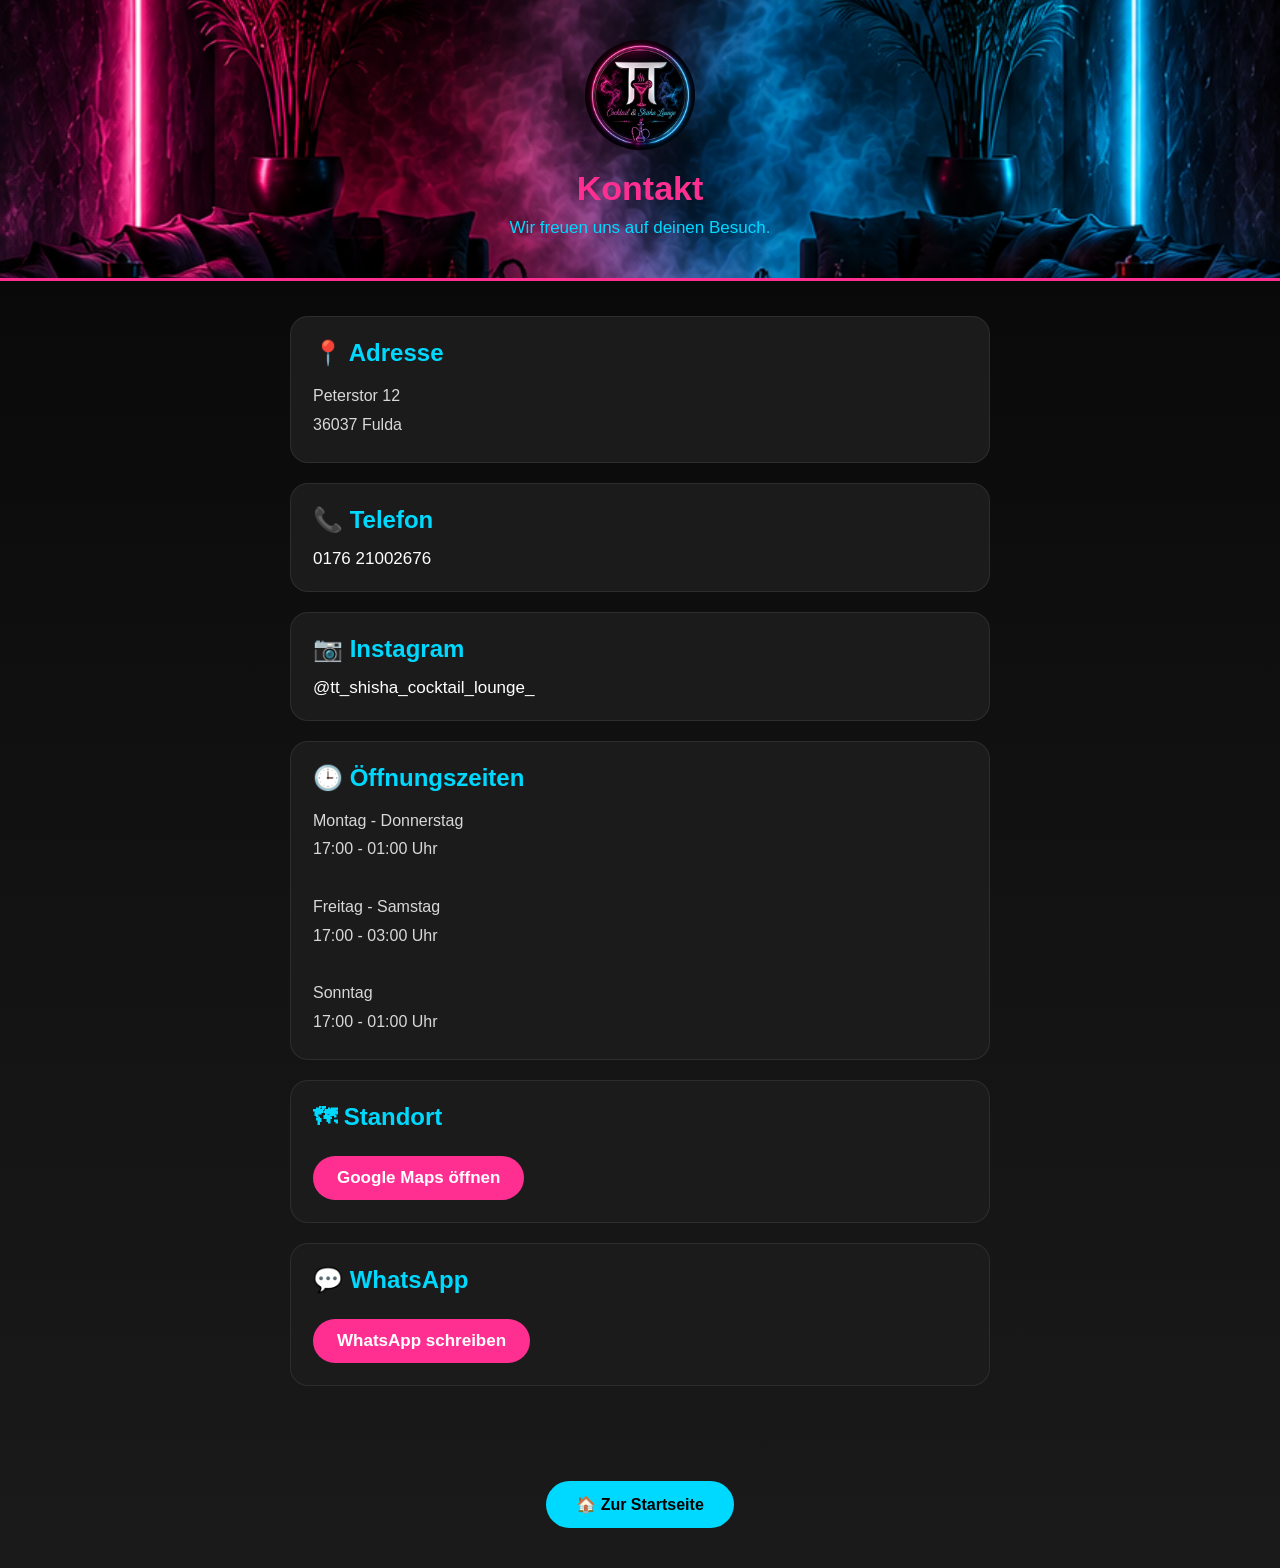
==== contact.html @ 8d46dd2c "Add files via upload" ====
<!DOCTYPE html>
<html lang="de">

<head>

    <meta charset="UTF-8">

    <meta name="viewport"
          content="width=device-width, initial-scale=1.0">

    <title>Kontakt | TT Cocktail & Shisha Lounge</title>

    <link rel="stylesheet" href="contact.css">

</head>

<body>

<header class="hero">

    <img src="logo.jpeg"
         alt="TT Logo"
         class="logo">

    <h1>Kontakt</h1>

    <p>
        Wir freuen uns auf deinen Besuch.
    </p>

</header>



<section class="container">

    <div class="card">

        <h2>📍 Adresse</h2>

        <p>
            Peterstor 12<br>
            36037 Fulda
        </p>

    </div>



    <div class="card">

        <h2>📞 Telefon</h2>

        <a href="tel:+4917621002676">

            0176 21002676

        </a>

    </div>



    <div class="card">

    <h2>📷 Instagram</h2>

    <a href="https://www.instagram.com/tt_shisha_cocktail_lounge_/"
       target="_blank"
       class="social-btn">

        @tt_shisha_cocktail_lounge_

    </a>

</div>



    <div class="card">

        <h2>🕒 Öffnungszeiten</h2>

        <p>

            Montag - Donnerstag<br>

            17:00 - 01:00 Uhr

            <br><br>

            Freitag - Samstag<br>

            17:00 - 03:00 Uhr

            <br><br>

            Sonntag<br>

            17:00 - 01:00 Uhr

        </p>

    </div>



    <div class="card">

        <h2>🗺 Standort</h2>

        <a class="button"

href="https://maps.google.com/?q=Peterstor+12+36037+Fulda"

target="_blank">

            Google Maps öffnen

        </a>

    </div>



    <div class="card">

        <h2>💬 WhatsApp</h2>

        <a class="button"

href="https://wa.me/4917621002676"

target="_blank">

            WhatsApp schreiben

        </a>

    </div>

</section>



<footer>

<a href="index.html">

🏠 Zur Startseite

</a>

</footer>

</body>

</html>
---- contact.css ----
/* ==========================
   CONTACT.CSS
   TT Cocktail & Shisha Lounge
========================== */

*{
    margin:0;
    padding:0;
    box-sizing:border-box;
}

body{

    font-family:Arial, Helvetica, sans-serif;

    background:linear-gradient(180deg,#050505,#111111,#1a1a1a);

    color:white;

}

/* ==========================
        HERO
========================== */

.hero{

    text-align:center;

    padding:40px 20px;

    background:
    url("hero.png");

    background-size:cover;
    background-position:center;

    border-bottom:3px solid #ff2f92;

}

.logo{

    width:110px;
    height:110px;

    object-fit:cover;

    border-radius:50%;


    margin-bottom:15px;

}

.hero h1{

    color:#ff2f92;

    font-size:34px;

    margin-bottom:10px;

}

.hero p{

    color:#00d9ff;

    font-size:17px;

}

/* ==========================
      ZURÜCK BUTTON
========================== */

.back-btn{

    display:inline-block;

    margin-bottom:25px;

    padding:10px 22px;

    background:#ff2f92;

    color:white;

    text-decoration:none;

    border-radius:40px;

    font-weight:bold;

    transition:.3s;

}

.back-btn:hover{

    background:#00d9ff;

    color:black;

}

/* ==========================
      CONTAINER
========================== */

.container{

    width:92%;

    max-width:700px;

    margin:auto;

    padding:35px 0;

}

/* ==========================
      KONTAKT KARTEN
========================== */

.card{

    background:#1b1b1b;

    border-radius:18px;

    border:1px solid rgba(255,255,255,.08);

    padding:22px;

    margin-bottom:20px;

    transition:.3s;

}

.card:hover{

    transform:translateY(-4px);

    border-color:#ff2f92;

    box-shadow:0 0 15px rgba(255,47,146,.35);

}

.card h2{

    color:#00d9ff;

    margin-bottom:15px;

    font-size:24px;

}

.card p{

    color:#d8d8d8;

    line-height:1.8;

    font-size:16px;

}

.card a{

    color:white;

    text-decoration:none;

    font-size:17px;

}

.card a:hover{

    color:#00d9ff;

}

/* ==========================
      BUTTONS
========================== */

.button{

    display:inline-block;

    margin-top:10px;

    padding:12px 24px;

    background:#ff2f92;

    color:white;

    border-radius:35px;

    text-decoration:none;

    font-weight:bold;

    transition:.3s;

}

.button:hover{

    background:#00d9ff;

    color:black;

}

/* ==========================
        FOOTER
========================== */

footer{

    text-align:center;

    padding:40px 20px;

}

footer a{

    display:inline-block;

    background:#00d9ff;

    color:black;

    text-decoration:none;

    padding:14px 30px;

    border-radius:35px;

    font-weight:bold;

    transition:.3s;

}

footer a:hover{

    background:#ff2f92;

    color:white;

}

/* ==========================
      HANDY
========================== */

@media(max-width:600px){

.hero{

    padding:30px 15px;

}

.logo{

    width:85px;

}

.hero h1{

    font-size:28px;

}

.hero p{

    font-size:15px;

}

.card{

    padding:18px;

}

.card h2{

    font-size:21px;

}

.card p{

    font-size:15px;

}

.button{

    width:100%;

    text-align:center;

}

footer a{

    width:100%;

}

}
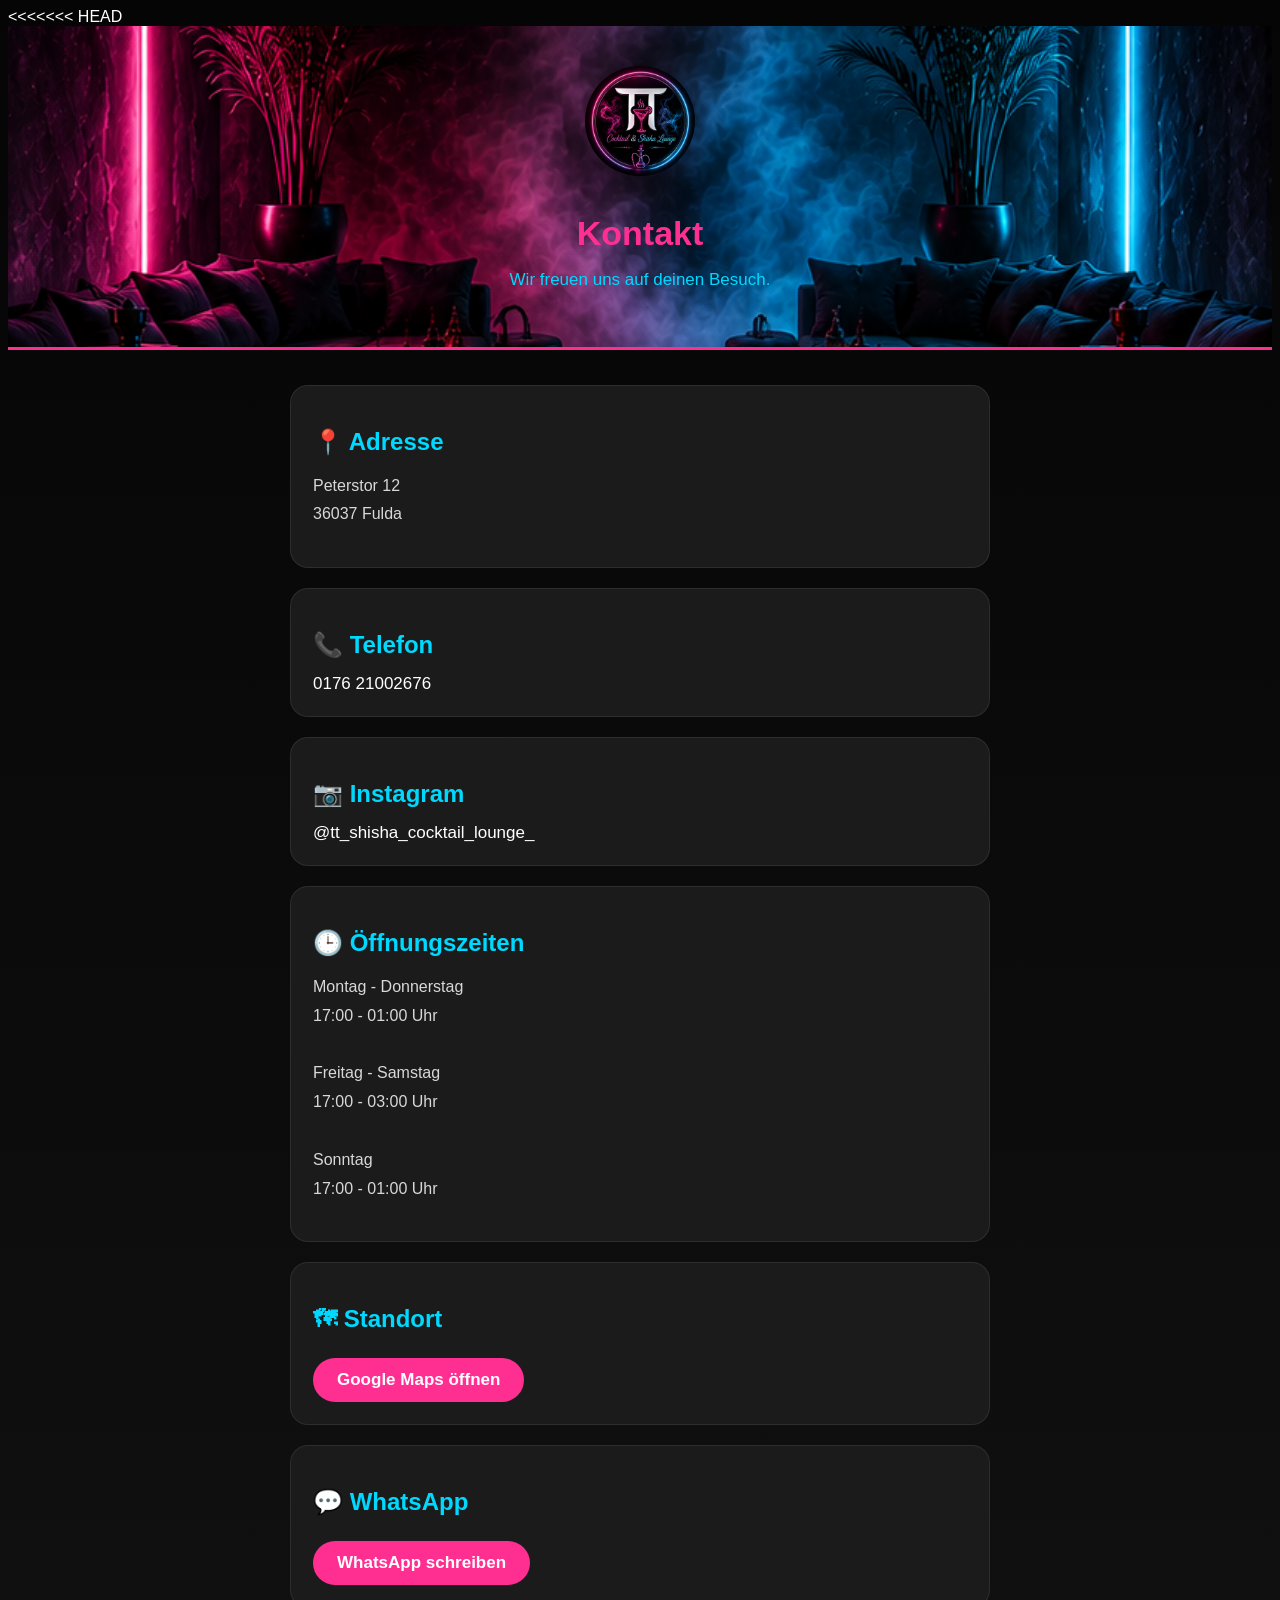
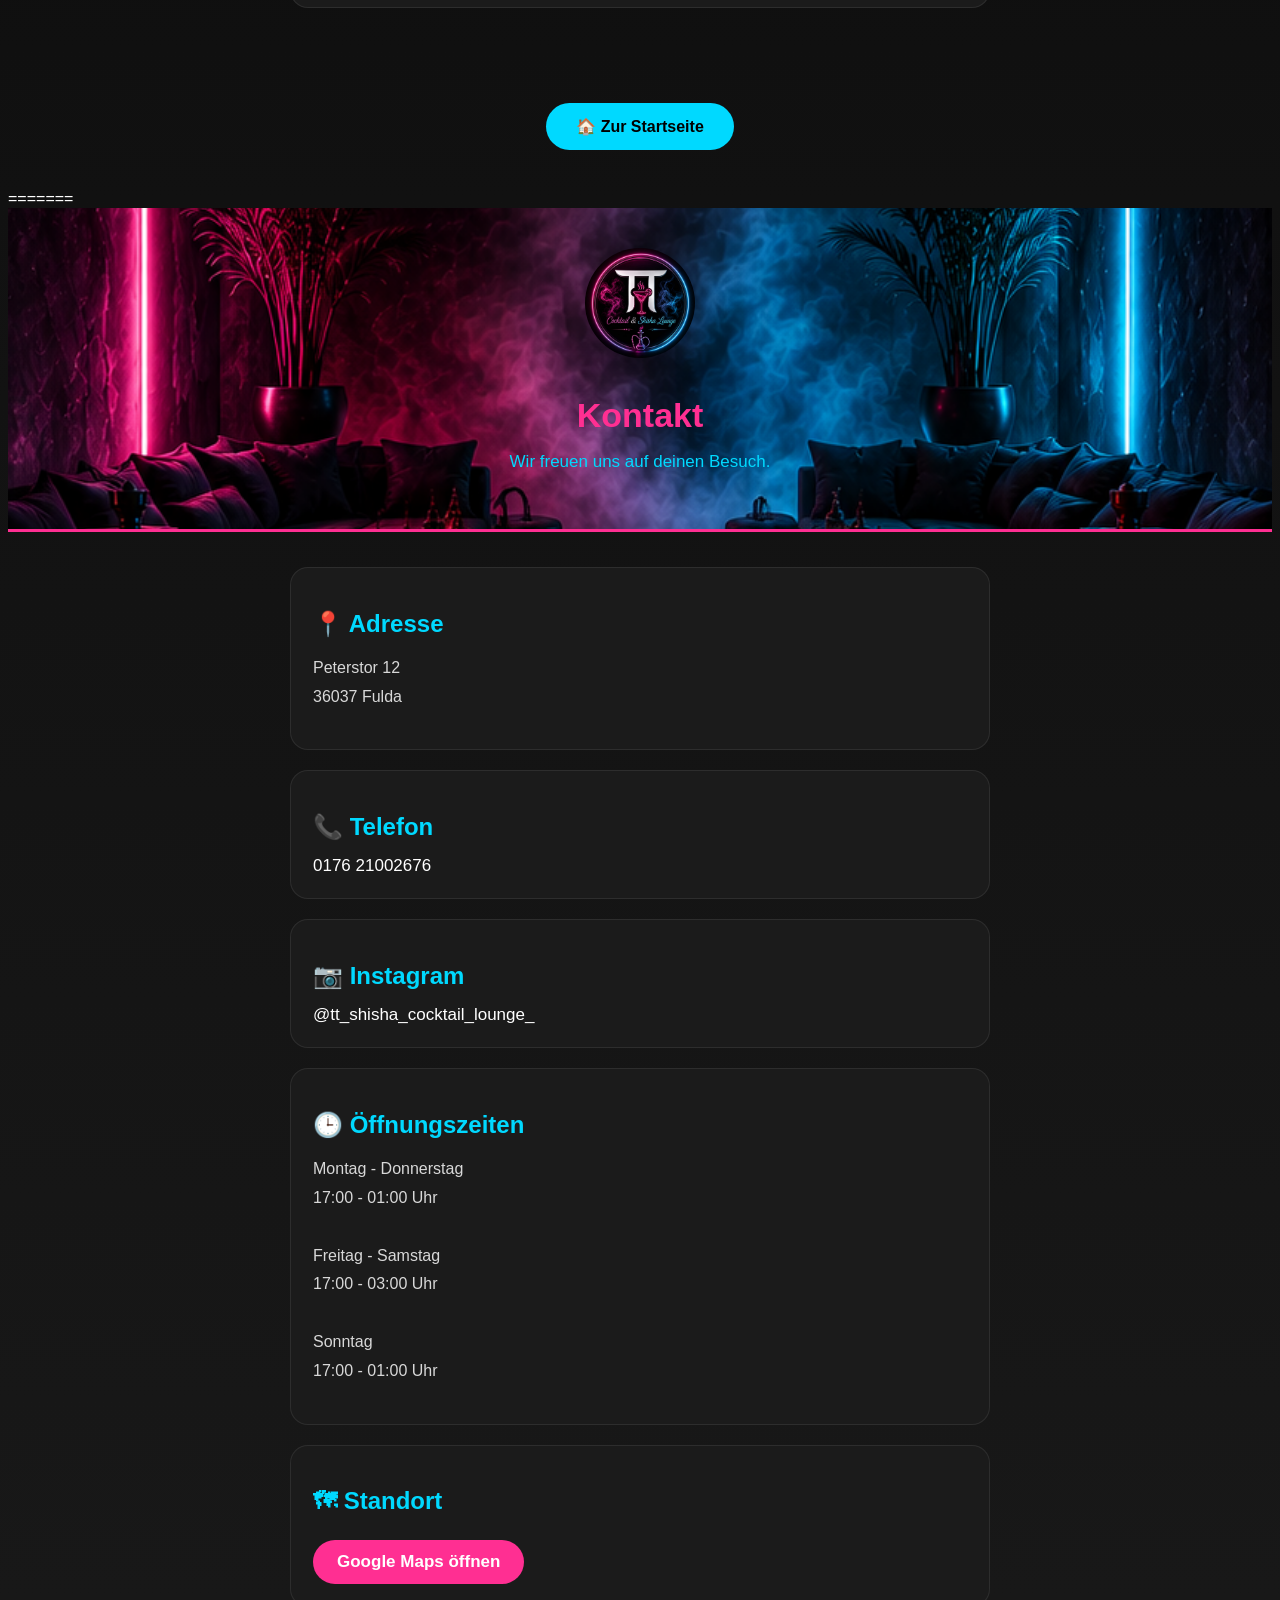
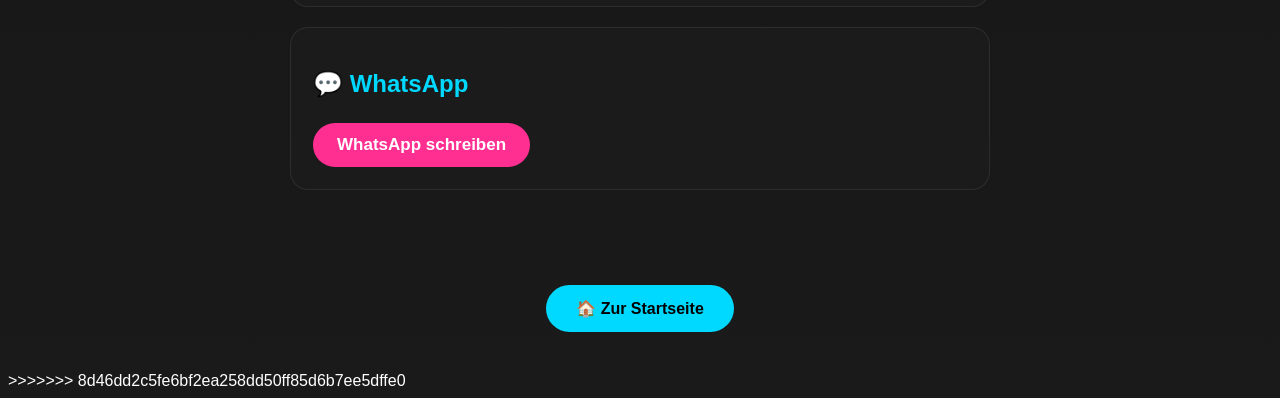
==== commit 31a0738c: "Merge GitHub und lokale Website" ====
--- a/contact.html
+++ b/contact.html
@@ -1,158 +1,318 @@
-<!DOCTYPE html>
-<html lang="de">
-
-<head>
-
-    <meta charset="UTF-8">
-
-    <meta name="viewport"
-          content="width=device-width, initial-scale=1.0">
-
-    <title>Kontakt | TT Cocktail & Shisha Lounge</title>
-
-    <link rel="stylesheet" href="contact.css">
-
-</head>
-
-<body>
-
-<header class="hero">
-
-    <img src="logo.jpeg"
-         alt="TT Logo"
-         class="logo">
-
-    <h1>Kontakt</h1>
-
-    <p>
-        Wir freuen uns auf deinen Besuch.
-    </p>
-
-</header>
-
-
-
-<section class="container">
-
-    <div class="card">
-
-        <h2>📍 Adresse</h2>
-
-        <p>
-            Peterstor 12<br>
-            36037 Fulda
-        </p>
-
-    </div>
-
-
-
-    <div class="card">
-
-        <h2>📞 Telefon</h2>
-
-        <a href="tel:+4917621002676">
-
-            0176 21002676
-
-        </a>
-
-    </div>
-
-
-
-    <div class="card">
-
-    <h2>📷 Instagram</h2>
-
-    <a href="https://www.instagram.com/tt_shisha_cocktail_lounge_/"
-       target="_blank"
-       class="social-btn">
-
-        @tt_shisha_cocktail_lounge_
-
-    </a>
-
-</div>
-
-
-
-    <div class="card">
-
-        <h2>🕒 Öffnungszeiten</h2>
-
-        <p>
-
-            Montag - Donnerstag<br>
-
-            17:00 - 01:00 Uhr
-
-            <br><br>
-
-            Freitag - Samstag<br>
-
-            17:00 - 03:00 Uhr
-
-            <br><br>
-
-            Sonntag<br>
-
-            17:00 - 01:00 Uhr
-
-        </p>
-
-    </div>
-
-
-
-    <div class="card">
-
-        <h2>🗺 Standort</h2>
-
-        <a class="button"
-
-href="https://maps.google.com/?q=Peterstor+12+36037+Fulda"
-
-target="_blank">
-
-            Google Maps öffnen
-
-        </a>
-
-    </div>
-
-
-
-    <div class="card">
-
-        <h2>💬 WhatsApp</h2>
-
-        <a class="button"
-
-href="https://wa.me/4917621002676"
-
-target="_blank">
-
-            WhatsApp schreiben
-
-        </a>
-
-    </div>
-
-</section>
-
-
-
-<footer>
-
-<a href="index.html">
-
-🏠 Zur Startseite
-
-</a>
-
-</footer>
-
-</body>
-
+<<<<<<< HEAD
+<!DOCTYPE html>
+<html lang="de">
+
+<head>
+
+    <meta charset="UTF-8">
+
+    <meta name="viewport"
+          content="width=device-width, initial-scale=1.0">
+
+    <title>Kontakt | TT Cocktail & Shisha Lounge</title>
+
+    <link rel="stylesheet" href="contact.css">
+
+</head>
+
+<body>
+
+<header class="hero">
+
+    <img src="logo.jpeg"
+         alt="TT Logo"
+         class="logo">
+
+    <h1>Kontakt</h1>
+
+    <p>
+        Wir freuen uns auf deinen Besuch.
+    </p>
+
+</header>
+
+
+
+<section class="container">
+
+    <div class="card">
+
+        <h2>📍 Adresse</h2>
+
+        <p>
+            Peterstor 12<br>
+            36037 Fulda
+        </p>
+
+    </div>
+
+
+
+    <div class="card">
+
+        <h2>📞 Telefon</h2>
+
+        <a href="tel:+4917621002676">
+
+            0176 21002676
+
+        </a>
+
+    </div>
+
+
+
+    <div class="card">
+
+    <h2>📷 Instagram</h2>
+
+    <a href="https://www.instagram.com/tt_shisha_cocktail_lounge_/"
+       target="_blank"
+       class="social-btn">
+
+        @tt_shisha_cocktail_lounge_
+
+    </a>
+
+</div>
+
+
+
+    <div class="card">
+
+        <h2>🕒 Öffnungszeiten</h2>
+
+        <p>
+
+            Montag - Donnerstag<br>
+
+            17:00 - 01:00 Uhr
+
+            <br><br>
+
+            Freitag - Samstag<br>
+
+            17:00 - 03:00 Uhr
+
+            <br><br>
+
+            Sonntag<br>
+
+            17:00 - 01:00 Uhr
+
+        </p>
+
+    </div>
+
+
+
+    <div class="card">
+
+        <h2>🗺 Standort</h2>
+
+        <a class="button"
+
+href="https://maps.google.com/?q=Peterstor+12+36037+Fulda"
+
+target="_blank">
+
+            Google Maps öffnen
+
+        </a>
+
+    </div>
+
+
+
+    <div class="card">
+
+        <h2>💬 WhatsApp</h2>
+
+        <a class="button"
+
+href="https://wa.me/4917621002676"
+
+target="_blank">
+
+            WhatsApp schreiben
+
+        </a>
+
+    </div>
+
+</section>
+
+
+
+<footer>
+
+<a href="index.html">
+
+🏠 Zur Startseite
+
+</a>
+
+</footer>
+
+</body>
+
+=======
+<!DOCTYPE html>
+<html lang="de">
+
+<head>
+
+    <meta charset="UTF-8">
+
+    <meta name="viewport"
+          content="width=device-width, initial-scale=1.0">
+
+    <title>Kontakt | TT Cocktail & Shisha Lounge</title>
+
+    <link rel="stylesheet" href="contact.css">
+
+</head>
+
+<body>
+
+<header class="hero">
+
+    <img src="logo.jpeg"
+         alt="TT Logo"
+         class="logo">
+
+    <h1>Kontakt</h1>
+
+    <p>
+        Wir freuen uns auf deinen Besuch.
+    </p>
+
+</header>
+
+
+
+<section class="container">
+
+    <div class="card">
+
+        <h2>📍 Adresse</h2>
+
+        <p>
+            Peterstor 12<br>
+            36037 Fulda
+        </p>
+
+    </div>
+
+
+
+    <div class="card">
+
+        <h2>📞 Telefon</h2>
+
+        <a href="tel:+4917621002676">
+
+            0176 21002676
+
+        </a>
+
+    </div>
+
+
+
+    <div class="card">
+
+    <h2>📷 Instagram</h2>
+
+    <a href="https://www.instagram.com/tt_shisha_cocktail_lounge_/"
+       target="_blank"
+       class="social-btn">
+
+        @tt_shisha_cocktail_lounge_
+
+    </a>
+
+</div>
+
+
+
+    <div class="card">
+
+        <h2>🕒 Öffnungszeiten</h2>
+
+        <p>
+
+            Montag - Donnerstag<br>
+
+            17:00 - 01:00 Uhr
+
+            <br><br>
+
+            Freitag - Samstag<br>
+
+            17:00 - 03:00 Uhr
+
+            <br><br>
+
+            Sonntag<br>
+
+            17:00 - 01:00 Uhr
+
+        </p>
+
+    </div>
+
+
+
+    <div class="card">
+
+        <h2>🗺 Standort</h2>
+
+        <a class="button"
+
+href="https://maps.google.com/?q=Peterstor+12+36037+Fulda"
+
+target="_blank">
+
+            Google Maps öffnen
+
+        </a>
+
+    </div>
+
+
+
+    <div class="card">
+
+        <h2>💬 WhatsApp</h2>
+
+        <a class="button"
+
+href="https://wa.me/4917621002676"
+
+target="_blank">
+
+            WhatsApp schreiben
+
+        </a>
+
+    </div>
+
+</section>
+
+
+
+<footer>
+
+<a href="index.html">
+
+🏠 Zur Startseite
+
+</a>
+
+</footer>
+
+</body>
+
+>>>>>>> 8d46dd2c5fe6bf2ea258dd50ff85d6b7ee5dffe0
 </html>
--- a/contact.css
+++ b/contact.css
@@ -1,326 +1,654 @@
-/* ==========================
-   CONTACT.CSS
-   TT Cocktail & Shisha Lounge
-========================== */
-
-*{
-    margin:0;
-    padding:0;
-    box-sizing:border-box;
-}
-
-body{
-
-    font-family:Arial, Helvetica, sans-serif;
-
-    background:linear-gradient(180deg,#050505,#111111,#1a1a1a);
-
-    color:white;
-
-}
-
-/* ==========================
-        HERO
-========================== */
-
-.hero{
-
-    text-align:center;
-
-    padding:40px 20px;
-
-    background:
-    url("hero.png");
-
-    background-size:cover;
-    background-position:center;
-
-    border-bottom:3px solid #ff2f92;
-
-}
-
-.logo{
-
-    width:110px;
-    height:110px;
-
-    object-fit:cover;
-
-    border-radius:50%;
-
-
-    margin-bottom:15px;
-
-}
-
-.hero h1{
-
-    color:#ff2f92;
-
-    font-size:34px;
-
-    margin-bottom:10px;
-
-}
-
-.hero p{
-
-    color:#00d9ff;
-
-    font-size:17px;
-
-}
-
-/* ==========================
-      ZURÜCK BUTTON
-========================== */
-
-.back-btn{
-
-    display:inline-block;
-
-    margin-bottom:25px;
-
-    padding:10px 22px;
-
-    background:#ff2f92;
-
-    color:white;
-
-    text-decoration:none;
-
-    border-radius:40px;
-
-    font-weight:bold;
-
-    transition:.3s;
-
-}
-
-.back-btn:hover{
-
-    background:#00d9ff;
-
-    color:black;
-
-}
-
-/* ==========================
-      CONTAINER
-========================== */
-
-.container{
-
-    width:92%;
-
-    max-width:700px;
-
-    margin:auto;
-
-    padding:35px 0;
-
-}
-
-/* ==========================
-      KONTAKT KARTEN
-========================== */
-
-.card{
-
-    background:#1b1b1b;
-
-    border-radius:18px;
-
-    border:1px solid rgba(255,255,255,.08);
-
-    padding:22px;
-
-    margin-bottom:20px;
-
-    transition:.3s;
-
-}
-
-.card:hover{
-
-    transform:translateY(-4px);
-
-    border-color:#ff2f92;
-
-    box-shadow:0 0 15px rgba(255,47,146,.35);
-
-}
-
-.card h2{
-
-    color:#00d9ff;
-
-    margin-bottom:15px;
-
-    font-size:24px;
-
-}
-
-.card p{
-
-    color:#d8d8d8;
-
-    line-height:1.8;
-
-    font-size:16px;
-
-}
-
-.card a{
-
-    color:white;
-
-    text-decoration:none;
-
-    font-size:17px;
-
-}
-
-.card a:hover{
-
-    color:#00d9ff;
-
-}
-
-/* ==========================
-      BUTTONS
-========================== */
-
-.button{
-
-    display:inline-block;
-
-    margin-top:10px;
-
-    padding:12px 24px;
-
-    background:#ff2f92;
-
-    color:white;
-
-    border-radius:35px;
-
-    text-decoration:none;
-
-    font-weight:bold;
-
-    transition:.3s;
-
-}
-
-.button:hover{
-
-    background:#00d9ff;
-
-    color:black;
-
-}
-
-/* ==========================
-        FOOTER
-========================== */
-
-footer{
-
-    text-align:center;
-
-    padding:40px 20px;
-
-}
-
-footer a{
-
-    display:inline-block;
-
-    background:#00d9ff;
-
-    color:black;
-
-    text-decoration:none;
-
-    padding:14px 30px;
-
-    border-radius:35px;
-
-    font-weight:bold;
-
-    transition:.3s;
-
-}
-
-footer a:hover{
-
-    background:#ff2f92;
-
-    color:white;
-
-}
-
-/* ==========================
-      HANDY
-========================== */
-
-@media(max-width:600px){
-
-.hero{
-
-    padding:30px 15px;
-
-}
-
-.logo{
-
-    width:85px;
-
-}
-
-.hero h1{
-
-    font-size:28px;
-
-}
-
-.hero p{
-
-    font-size:15px;
-
-}
-
-.card{
-
-    padding:18px;
-
-}
-
-.card h2{
-
-    font-size:21px;
-
-}
-
-.card p{
-
-    font-size:15px;
-
-}
-
-.button{
-
-    width:100%;
-
-    text-align:center;
-
-}
-
-footer a{
-
-    width:100%;
-
-}
-
+<<<<<<< HEAD
+/* ==========================
+   CONTACT.CSS
+   TT Cocktail & Shisha Lounge
+========================== */
+
+*{
+    margin:0;
+    padding:0;
+    box-sizing:border-box;
+}
+
+body{
+
+    font-family:Arial, Helvetica, sans-serif;
+
+    background:linear-gradient(180deg,#050505,#111111,#1a1a1a);
+
+    color:white;
+
+}
+
+/* ==========================
+        HERO
+========================== */
+
+.hero{
+
+    text-align:center;
+
+    padding:40px 20px;
+
+    background:
+    url("hero.png");
+
+    background-size:cover;
+    background-position:center;
+
+    border-bottom:3px solid #ff2f92;
+
+}
+
+.logo{
+
+    width:110px;
+    height:110px;
+
+    object-fit:cover;
+
+    border-radius:50%;
+
+
+    margin-bottom:15px;
+
+}
+
+.hero h1{
+
+    color:#ff2f92;
+
+    font-size:34px;
+
+    margin-bottom:10px;
+
+}
+
+.hero p{
+
+    color:#00d9ff;
+
+    font-size:17px;
+
+}
+
+/* ==========================
+      ZURÜCK BUTTON
+========================== */
+
+.back-btn{
+
+    display:inline-block;
+
+    margin-bottom:25px;
+
+    padding:10px 22px;
+
+    background:#ff2f92;
+
+    color:white;
+
+    text-decoration:none;
+
+    border-radius:40px;
+
+    font-weight:bold;
+
+    transition:.3s;
+
+}
+
+.back-btn:hover{
+
+    background:#00d9ff;
+
+    color:black;
+
+}
+
+/* ==========================
+      CONTAINER
+========================== */
+
+.container{
+
+    width:92%;
+
+    max-width:700px;
+
+    margin:auto;
+
+    padding:35px 0;
+
+}
+
+/* ==========================
+      KONTAKT KARTEN
+========================== */
+
+.card{
+
+    background:#1b1b1b;
+
+    border-radius:18px;
+
+    border:1px solid rgba(255,255,255,.08);
+
+    padding:22px;
+
+    margin-bottom:20px;
+
+    transition:.3s;
+
+}
+
+.card:hover{
+
+    transform:translateY(-4px);
+
+    border-color:#ff2f92;
+
+    box-shadow:0 0 15px rgba(255,47,146,.35);
+
+}
+
+.card h2{
+
+    color:#00d9ff;
+
+    margin-bottom:15px;
+
+    font-size:24px;
+
+}
+
+.card p{
+
+    color:#d8d8d8;
+
+    line-height:1.8;
+
+    font-size:16px;
+
+}
+
+.card a{
+
+    color:white;
+
+    text-decoration:none;
+
+    font-size:17px;
+
+}
+
+.card a:hover{
+
+    color:#00d9ff;
+
+}
+
+/* ==========================
+      BUTTONS
+========================== */
+
+.button{
+
+    display:inline-block;
+
+    margin-top:10px;
+
+    padding:12px 24px;
+
+    background:#ff2f92;
+
+    color:white;
+
+    border-radius:35px;
+
+    text-decoration:none;
+
+    font-weight:bold;
+
+    transition:.3s;
+
+}
+
+.button:hover{
+
+    background:#00d9ff;
+
+    color:black;
+
+}
+
+/* ==========================
+        FOOTER
+========================== */
+
+footer{
+
+    text-align:center;
+
+    padding:40px 20px;
+
+}
+
+footer a{
+
+    display:inline-block;
+
+    background:#00d9ff;
+
+    color:black;
+
+    text-decoration:none;
+
+    padding:14px 30px;
+
+    border-radius:35px;
+
+    font-weight:bold;
+
+    transition:.3s;
+
+}
+
+footer a:hover{
+
+    background:#ff2f92;
+
+    color:white;
+
+}
+
+/* ==========================
+      HANDY
+========================== */
+
+@media(max-width:600px){
+
+.hero{
+
+    padding:30px 15px;
+
+}
+
+.logo{
+
+    width:85px;
+
+}
+
+.hero h1{
+
+    font-size:28px;
+
+}
+
+.hero p{
+
+    font-size:15px;
+
+}
+
+.card{
+
+    padding:18px;
+
+}
+
+.card h2{
+
+    font-size:21px;
+
+}
+
+.card p{
+
+    font-size:15px;
+
+}
+
+.button{
+
+    width:100%;
+
+    text-align:center;
+
+}
+
+footer a{
+
+    width:100%;
+
+}
+
+=======
+/* ==========================
+   CONTACT.CSS
+   TT Cocktail & Shisha Lounge
+========================== */
+
+*{
+    margin:0;
+    padding:0;
+    box-sizing:border-box;
+}
+
+body{
+
+    font-family:Arial, Helvetica, sans-serif;
+
+    background:linear-gradient(180deg,#050505,#111111,#1a1a1a);
+
+    color:white;
+
+}
+
+/* ==========================
+        HERO
+========================== */
+
+.hero{
+
+    text-align:center;
+
+    padding:40px 20px;
+
+    background:
+    url("hero.png");
+
+    background-size:cover;
+    background-position:center;
+
+    border-bottom:3px solid #ff2f92;
+
+}
+
+.logo{
+
+    width:110px;
+    height:110px;
+
+    object-fit:cover;
+
+    border-radius:50%;
+
+
+    margin-bottom:15px;
+
+}
+
+.hero h1{
+
+    color:#ff2f92;
+
+    font-size:34px;
+
+    margin-bottom:10px;
+
+}
+
+.hero p{
+
+    color:#00d9ff;
+
+    font-size:17px;
+
+}
+
+/* ==========================
+      ZURÜCK BUTTON
+========================== */
+
+.back-btn{
+
+    display:inline-block;
+
+    margin-bottom:25px;
+
+    padding:10px 22px;
+
+    background:#ff2f92;
+
+    color:white;
+
+    text-decoration:none;
+
+    border-radius:40px;
+
+    font-weight:bold;
+
+    transition:.3s;
+
+}
+
+.back-btn:hover{
+
+    background:#00d9ff;
+
+    color:black;
+
+}
+
+/* ==========================
+      CONTAINER
+========================== */
+
+.container{
+
+    width:92%;
+
+    max-width:700px;
+
+    margin:auto;
+
+    padding:35px 0;
+
+}
+
+/* ==========================
+      KONTAKT KARTEN
+========================== */
+
+.card{
+
+    background:#1b1b1b;
+
+    border-radius:18px;
+
+    border:1px solid rgba(255,255,255,.08);
+
+    padding:22px;
+
+    margin-bottom:20px;
+
+    transition:.3s;
+
+}
+
+.card:hover{
+
+    transform:translateY(-4px);
+
+    border-color:#ff2f92;
+
+    box-shadow:0 0 15px rgba(255,47,146,.35);
+
+}
+
+.card h2{
+
+    color:#00d9ff;
+
+    margin-bottom:15px;
+
+    font-size:24px;
+
+}
+
+.card p{
+
+    color:#d8d8d8;
+
+    line-height:1.8;
+
+    font-size:16px;
+
+}
+
+.card a{
+
+    color:white;
+
+    text-decoration:none;
+
+    font-size:17px;
+
+}
+
+.card a:hover{
+
+    color:#00d9ff;
+
+}
+
+/* ==========================
+      BUTTONS
+========================== */
+
+.button{
+
+    display:inline-block;
+
+    margin-top:10px;
+
+    padding:12px 24px;
+
+    background:#ff2f92;
+
+    color:white;
+
+    border-radius:35px;
+
+    text-decoration:none;
+
+    font-weight:bold;
+
+    transition:.3s;
+
+}
+
+.button:hover{
+
+    background:#00d9ff;
+
+    color:black;
+
+}
+
+/* ==========================
+        FOOTER
+========================== */
+
+footer{
+
+    text-align:center;
+
+    padding:40px 20px;
+
+}
+
+footer a{
+
+    display:inline-block;
+
+    background:#00d9ff;
+
+    color:black;
+
+    text-decoration:none;
+
+    padding:14px 30px;
+
+    border-radius:35px;
+
+    font-weight:bold;
+
+    transition:.3s;
+
+}
+
+footer a:hover{
+
+    background:#ff2f92;
+
+    color:white;
+
+}
+
+/* ==========================
+      HANDY
+========================== */
+
+@media(max-width:600px){
+
+.hero{
+
+    padding:30px 15px;
+
+}
+
+.logo{
+
+    width:85px;
+
+}
+
+.hero h1{
+
+    font-size:28px;
+
+}
+
+.hero p{
+
+    font-size:15px;
+
+}
+
+.card{
+
+    padding:18px;
+
+}
+
+.card h2{
+
+    font-size:21px;
+
+}
+
+.card p{
+
+    font-size:15px;
+
+}
+
+.button{
+
+    width:100%;
+
+    text-align:center;
+
+}
+
+footer a{
+
+    width:100%;
+
+}
+
+>>>>>>> 8d46dd2c5fe6bf2ea258dd50ff85d6b7ee5dffe0
 }
--- a/contact.css
+++ b/contact.css
@@ -1,326 +1,654 @@
-/* ==========================
-   CONTACT.CSS
-   TT Cocktail & Shisha Lounge
-========================== */
-
-*{
-    margin:0;
-    padding:0;
-    box-sizing:border-box;
-}
-
-body{
-
-    font-family:Arial, Helvetica, sans-serif;
-
-    background:linear-gradient(180deg,#050505,#111111,#1a1a1a);
-
-    color:white;
-
-}
-
-/* ==========================
-        HERO
-========================== */
-
-.hero{
-
-    text-align:center;
-
-    padding:40px 20px;
-
-    background:
-    url("hero.png");
-
-    background-size:cover;
-    background-position:center;
-
-    border-bottom:3px solid #ff2f92;
-
-}
-
-.logo{
-
-    width:110px;
-    height:110px;
-
-    object-fit:cover;
-
-    border-radius:50%;
-
-
-    margin-bottom:15px;
-
-}
-
-.hero h1{
-
-    color:#ff2f92;
-
-    font-size:34px;
-
-    margin-bottom:10px;
-
-}
-
-.hero p{
-
-    color:#00d9ff;
-
-    font-size:17px;
-
-}
-
-/* ==========================
-      ZURÜCK BUTTON
-========================== */
-
-.back-btn{
-
-    display:inline-block;
-
-    margin-bottom:25px;
-
-    padding:10px 22px;
-
-    background:#ff2f92;
-
-    color:white;
-
-    text-decoration:none;
-
-    border-radius:40px;
-
-    font-weight:bold;
-
-    transition:.3s;
-
-}
-
-.back-btn:hover{
-
-    background:#00d9ff;
-
-    color:black;
-
-}
-
-/* ==========================
-      CONTAINER
-========================== */
-
-.container{
-
-    width:92%;
-
-    max-width:700px;
-
-    margin:auto;
-
-    padding:35px 0;
-
-}
-
-/* ==========================
-      KONTAKT KARTEN
-========================== */
-
-.card{
-
-    background:#1b1b1b;
-
-    border-radius:18px;
-
-    border:1px solid rgba(255,255,255,.08);
-
-    padding:22px;
-
-    margin-bottom:20px;
-
-    transition:.3s;
-
-}
-
-.card:hover{
-
-    transform:translateY(-4px);
-
-    border-color:#ff2f92;
-
-    box-shadow:0 0 15px rgba(255,47,146,.35);
-
-}
-
-.card h2{
-
-    color:#00d9ff;
-
-    margin-bottom:15px;
-
-    font-size:24px;
-
-}
-
-.card p{
-
-    color:#d8d8d8;
-
-    line-height:1.8;
-
-    font-size:16px;
-
-}
-
-.card a{
-
-    color:white;
-
-    text-decoration:none;
-
-    font-size:17px;
-
-}
-
-.card a:hover{
-
-    color:#00d9ff;
-
-}
-
-/* ==========================
-      BUTTONS
-========================== */
-
-.button{
-
-    display:inline-block;
-
-    margin-top:10px;
-
-    padding:12px 24px;
-
-    background:#ff2f92;
-
-    color:white;
-
-    border-radius:35px;
-
-    text-decoration:none;
-
-    font-weight:bold;
-
-    transition:.3s;
-
-}
-
-.button:hover{
-
-    background:#00d9ff;
-
-    color:black;
-
-}
-
-/* ==========================
-        FOOTER
-========================== */
-
-footer{
-
-    text-align:center;
-
-    padding:40px 20px;
-
-}
-
-footer a{
-
-    display:inline-block;
-
-    background:#00d9ff;
-
-    color:black;
-
-    text-decoration:none;
-
-    padding:14px 30px;
-
-    border-radius:35px;
-
-    font-weight:bold;
-
-    transition:.3s;
-
-}
-
-footer a:hover{
-
-    background:#ff2f92;
-
-    color:white;
-
-}
-
-/* ==========================
-      HANDY
-========================== */
-
-@media(max-width:600px){
-
-.hero{
-
-    padding:30px 15px;
-
-}
-
-.logo{
-
-    width:85px;
-
-}
-
-.hero h1{
-
-    font-size:28px;
-
-}
-
-.hero p{
-
-    font-size:15px;
-
-}
-
-.card{
-
-    padding:18px;
-
-}
-
-.card h2{
-
-    font-size:21px;
-
-}
-
-.card p{
-
-    font-size:15px;
-
-}
-
-.button{
-
-    width:100%;
-
-    text-align:center;
-
-}
-
-footer a{
-
-    width:100%;
-
-}
-
+<<<<<<< HEAD
+/* ==========================
+   CONTACT.CSS
+   TT Cocktail & Shisha Lounge
+========================== */
+
+*{
+    margin:0;
+    padding:0;
+    box-sizing:border-box;
+}
+
+body{
+
+    font-family:Arial, Helvetica, sans-serif;
+
+    background:linear-gradient(180deg,#050505,#111111,#1a1a1a);
+
+    color:white;
+
+}
+
+/* ==========================
+        HERO
+========================== */
+
+.hero{
+
+    text-align:center;
+
+    padding:40px 20px;
+
+    background:
+    url("hero.png");
+
+    background-size:cover;
+    background-position:center;
+
+    border-bottom:3px solid #ff2f92;
+
+}
+
+.logo{
+
+    width:110px;
+    height:110px;
+
+    object-fit:cover;
+
+    border-radius:50%;
+
+
+    margin-bottom:15px;
+
+}
+
+.hero h1{
+
+    color:#ff2f92;
+
+    font-size:34px;
+
+    margin-bottom:10px;
+
+}
+
+.hero p{
+
+    color:#00d9ff;
+
+    font-size:17px;
+
+}
+
+/* ==========================
+      ZURÜCK BUTTON
+========================== */
+
+.back-btn{
+
+    display:inline-block;
+
+    margin-bottom:25px;
+
+    padding:10px 22px;
+
+    background:#ff2f92;
+
+    color:white;
+
+    text-decoration:none;
+
+    border-radius:40px;
+
+    font-weight:bold;
+
+    transition:.3s;
+
+}
+
+.back-btn:hover{
+
+    background:#00d9ff;
+
+    color:black;
+
+}
+
+/* ==========================
+      CONTAINER
+========================== */
+
+.container{
+
+    width:92%;
+
+    max-width:700px;
+
+    margin:auto;
+
+    padding:35px 0;
+
+}
+
+/* ==========================
+      KONTAKT KARTEN
+========================== */
+
+.card{
+
+    background:#1b1b1b;
+
+    border-radius:18px;
+
+    border:1px solid rgba(255,255,255,.08);
+
+    padding:22px;
+
+    margin-bottom:20px;
+
+    transition:.3s;
+
+}
+
+.card:hover{
+
+    transform:translateY(-4px);
+
+    border-color:#ff2f92;
+
+    box-shadow:0 0 15px rgba(255,47,146,.35);
+
+}
+
+.card h2{
+
+    color:#00d9ff;
+
+    margin-bottom:15px;
+
+    font-size:24px;
+
+}
+
+.card p{
+
+    color:#d8d8d8;
+
+    line-height:1.8;
+
+    font-size:16px;
+
+}
+
+.card a{
+
+    color:white;
+
+    text-decoration:none;
+
+    font-size:17px;
+
+}
+
+.card a:hover{
+
+    color:#00d9ff;
+
+}
+
+/* ==========================
+      BUTTONS
+========================== */
+
+.button{
+
+    display:inline-block;
+
+    margin-top:10px;
+
+    padding:12px 24px;
+
+    background:#ff2f92;
+
+    color:white;
+
+    border-radius:35px;
+
+    text-decoration:none;
+
+    font-weight:bold;
+
+    transition:.3s;
+
+}
+
+.button:hover{
+
+    background:#00d9ff;
+
+    color:black;
+
+}
+
+/* ==========================
+        FOOTER
+========================== */
+
+footer{
+
+    text-align:center;
+
+    padding:40px 20px;
+
+}
+
+footer a{
+
+    display:inline-block;
+
+    background:#00d9ff;
+
+    color:black;
+
+    text-decoration:none;
+
+    padding:14px 30px;
+
+    border-radius:35px;
+
+    font-weight:bold;
+
+    transition:.3s;
+
+}
+
+footer a:hover{
+
+    background:#ff2f92;
+
+    color:white;
+
+}
+
+/* ==========================
+      HANDY
+========================== */
+
+@media(max-width:600px){
+
+.hero{
+
+    padding:30px 15px;
+
+}
+
+.logo{
+
+    width:85px;
+
+}
+
+.hero h1{
+
+    font-size:28px;
+
+}
+
+.hero p{
+
+    font-size:15px;
+
+}
+
+.card{
+
+    padding:18px;
+
+}
+
+.card h2{
+
+    font-size:21px;
+
+}
+
+.card p{
+
+    font-size:15px;
+
+}
+
+.button{
+
+    width:100%;
+
+    text-align:center;
+
+}
+
+footer a{
+
+    width:100%;
+
+}
+
+=======
+/* ==========================
+   CONTACT.CSS
+   TT Cocktail & Shisha Lounge
+========================== */
+
+*{
+    margin:0;
+    padding:0;
+    box-sizing:border-box;
+}
+
+body{
+
+    font-family:Arial, Helvetica, sans-serif;
+
+    background:linear-gradient(180deg,#050505,#111111,#1a1a1a);
+
+    color:white;
+
+}
+
+/* ==========================
+        HERO
+========================== */
+
+.hero{
+
+    text-align:center;
+
+    padding:40px 20px;
+
+    background:
+    url("hero.png");
+
+    background-size:cover;
+    background-position:center;
+
+    border-bottom:3px solid #ff2f92;
+
+}
+
+.logo{
+
+    width:110px;
+    height:110px;
+
+    object-fit:cover;
+
+    border-radius:50%;
+
+
+    margin-bottom:15px;
+
+}
+
+.hero h1{
+
+    color:#ff2f92;
+
+    font-size:34px;
+
+    margin-bottom:10px;
+
+}
+
+.hero p{
+
+    color:#00d9ff;
+
+    font-size:17px;
+
+}
+
+/* ==========================
+      ZURÜCK BUTTON
+========================== */
+
+.back-btn{
+
+    display:inline-block;
+
+    margin-bottom:25px;
+
+    padding:10px 22px;
+
+    background:#ff2f92;
+
+    color:white;
+
+    text-decoration:none;
+
+    border-radius:40px;
+
+    font-weight:bold;
+
+    transition:.3s;
+
+}
+
+.back-btn:hover{
+
+    background:#00d9ff;
+
+    color:black;
+
+}
+
+/* ==========================
+      CONTAINER
+========================== */
+
+.container{
+
+    width:92%;
+
+    max-width:700px;
+
+    margin:auto;
+
+    padding:35px 0;
+
+}
+
+/* ==========================
+      KONTAKT KARTEN
+========================== */
+
+.card{
+
+    background:#1b1b1b;
+
+    border-radius:18px;
+
+    border:1px solid rgba(255,255,255,.08);
+
+    padding:22px;
+
+    margin-bottom:20px;
+
+    transition:.3s;
+
+}
+
+.card:hover{
+
+    transform:translateY(-4px);
+
+    border-color:#ff2f92;
+
+    box-shadow:0 0 15px rgba(255,47,146,.35);
+
+}
+
+.card h2{
+
+    color:#00d9ff;
+
+    margin-bottom:15px;
+
+    font-size:24px;
+
+}
+
+.card p{
+
+    color:#d8d8d8;
+
+    line-height:1.8;
+
+    font-size:16px;
+
+}
+
+.card a{
+
+    color:white;
+
+    text-decoration:none;
+
+    font-size:17px;
+
+}
+
+.card a:hover{
+
+    color:#00d9ff;
+
+}
+
+/* ==========================
+      BUTTONS
+========================== */
+
+.button{
+
+    display:inline-block;
+
+    margin-top:10px;
+
+    padding:12px 24px;
+
+    background:#ff2f92;
+
+    color:white;
+
+    border-radius:35px;
+
+    text-decoration:none;
+
+    font-weight:bold;
+
+    transition:.3s;
+
+}
+
+.button:hover{
+
+    background:#00d9ff;
+
+    color:black;
+
+}
+
+/* ==========================
+        FOOTER
+========================== */
+
+footer{
+
+    text-align:center;
+
+    padding:40px 20px;
+
+}
+
+footer a{
+
+    display:inline-block;
+
+    background:#00d9ff;
+
+    color:black;
+
+    text-decoration:none;
+
+    padding:14px 30px;
+
+    border-radius:35px;
+
+    font-weight:bold;
+
+    transition:.3s;
+
+}
+
+footer a:hover{
+
+    background:#ff2f92;
+
+    color:white;
+
+}
+
+/* ==========================
+      HANDY
+========================== */
+
+@media(max-width:600px){
+
+.hero{
+
+    padding:30px 15px;
+
+}
+
+.logo{
+
+    width:85px;
+
+}
+
+.hero h1{
+
+    font-size:28px;
+
+}
+
+.hero p{
+
+    font-size:15px;
+
+}
+
+.card{
+
+    padding:18px;
+
+}
+
+.card h2{
+
+    font-size:21px;
+
+}
+
+.card p{
+
+    font-size:15px;
+
+}
+
+.button{
+
+    width:100%;
+
+    text-align:center;
+
+}
+
+footer a{
+
+    width:100%;
+
+}
+
+>>>>>>> 8d46dd2c5fe6bf2ea258dd50ff85d6b7ee5dffe0
 }
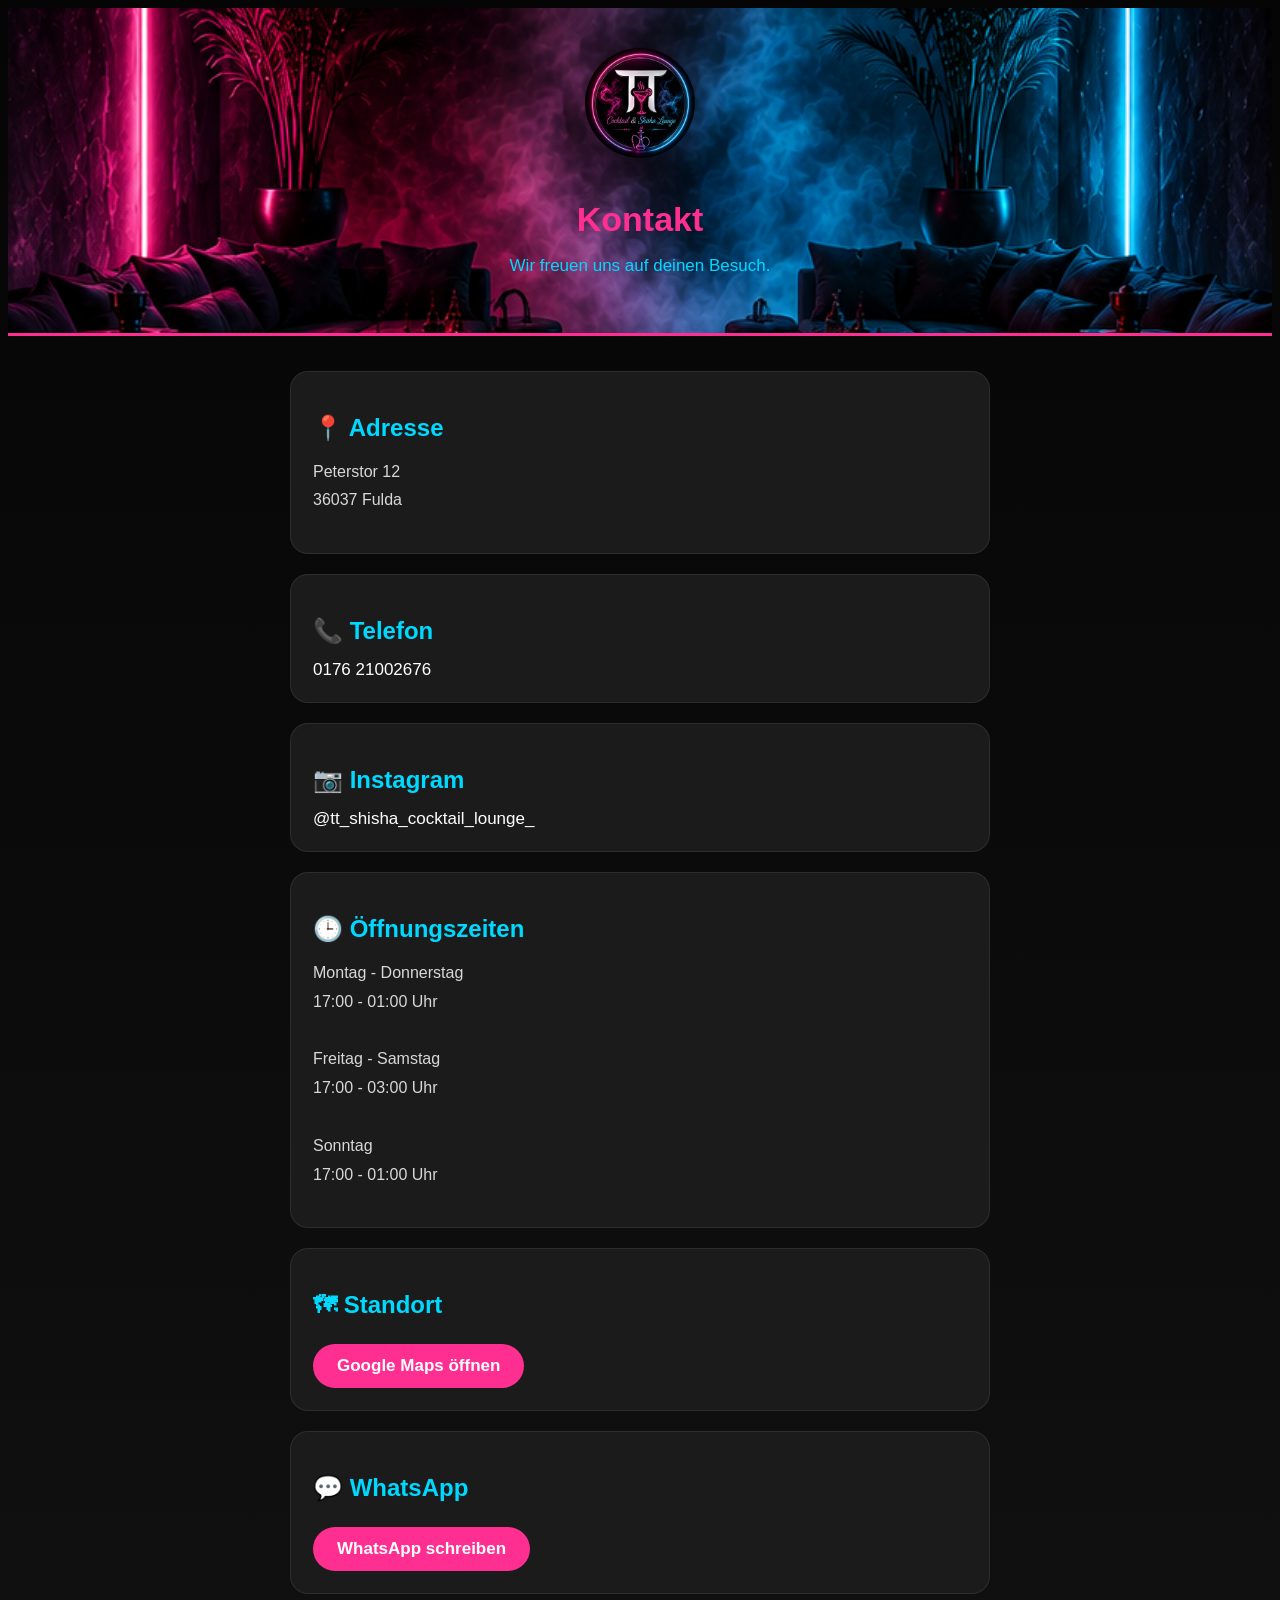
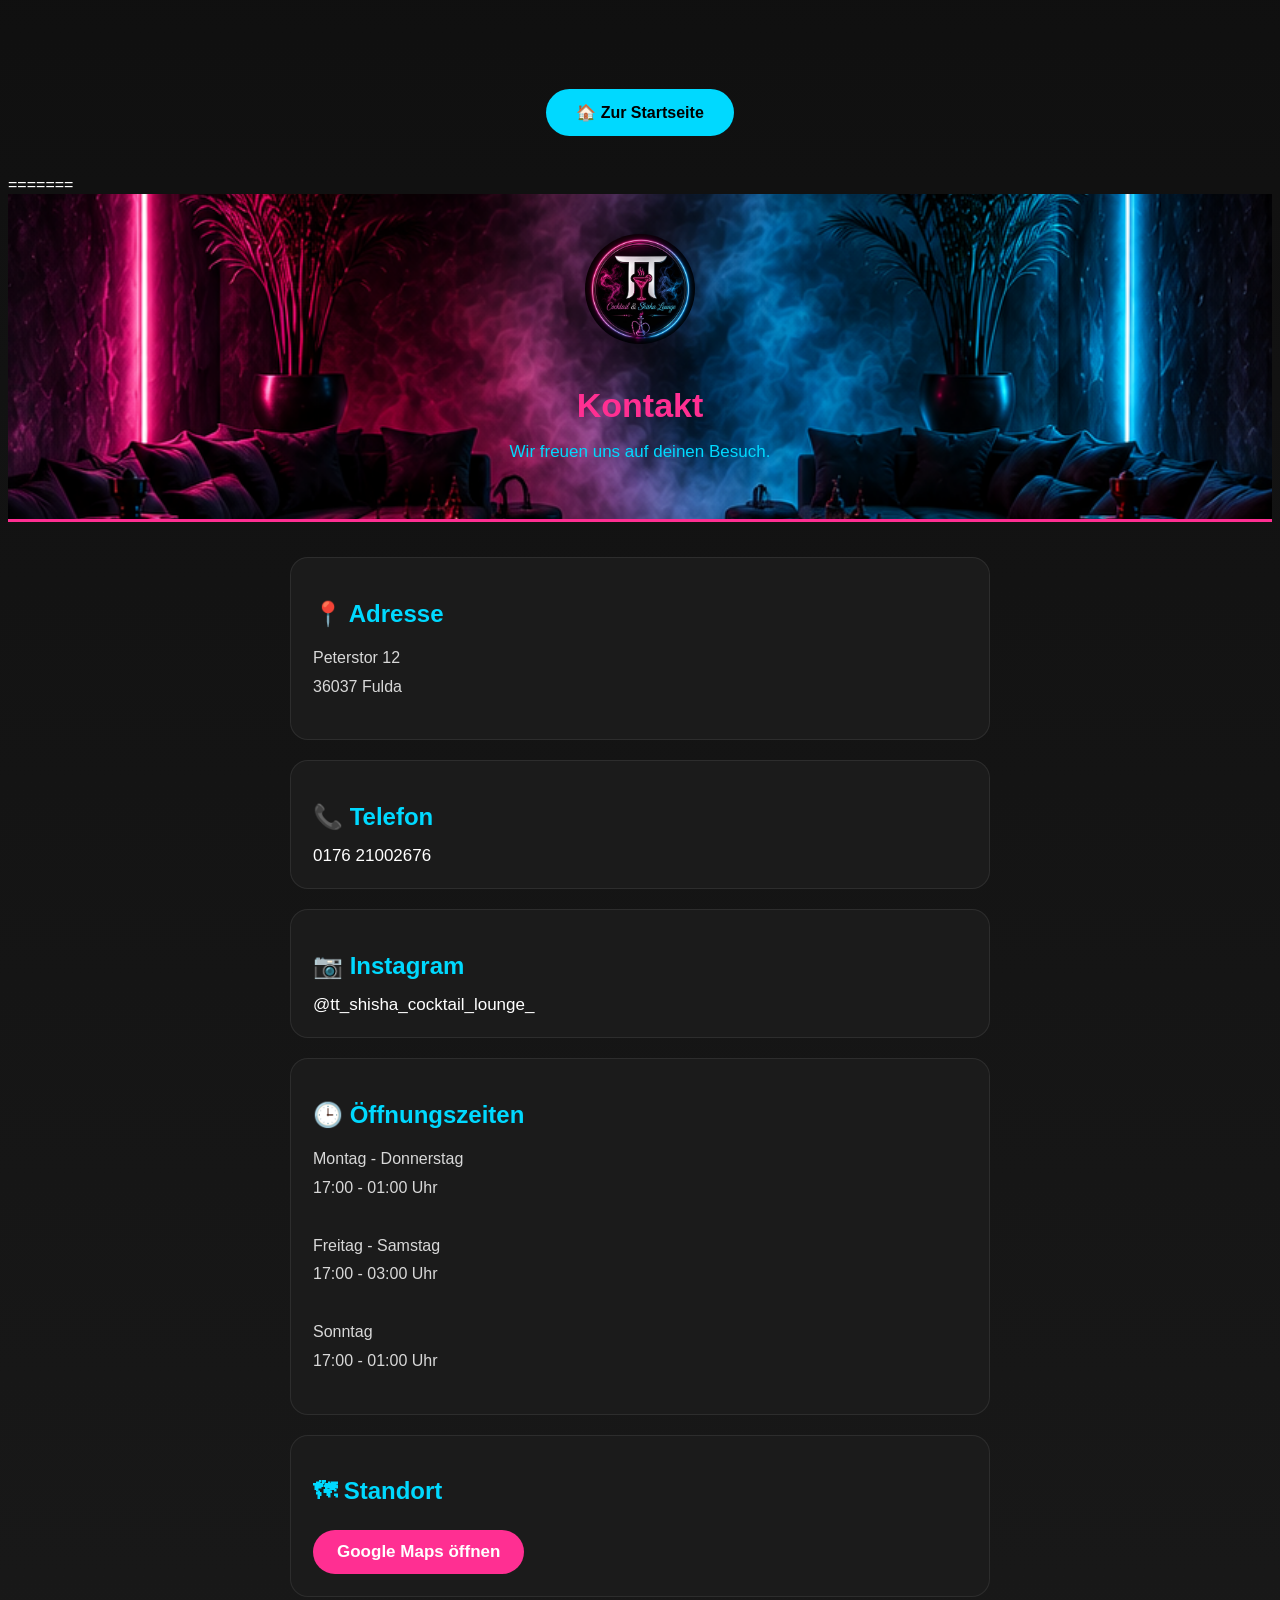
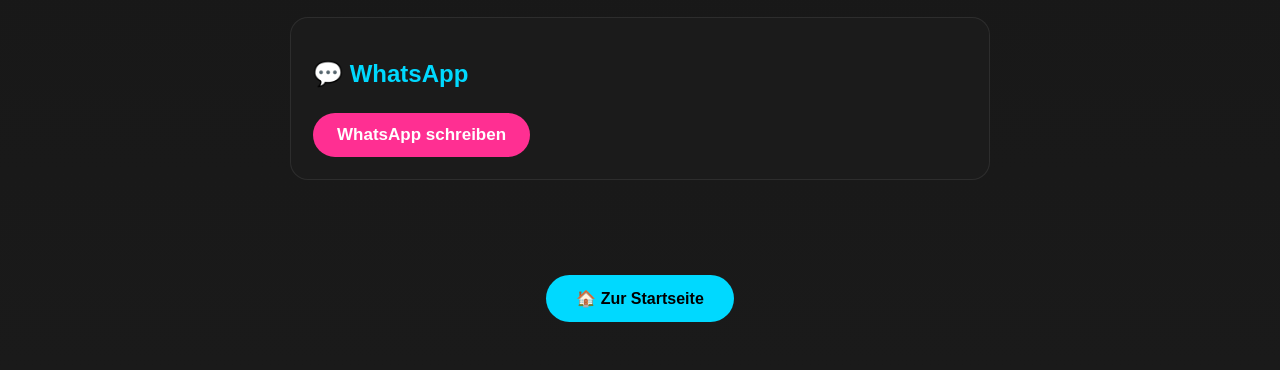
==== commit c21f055a: "Fehler beheben" ====
--- a/contact.html
+++ b/contact.html
@@ -1,4 +1,4 @@
-<<<<<<< HEAD
+
 <!DOCTYPE html>
 <html lang="de">
 
@@ -313,6 +313,4 @@
 </footer>
 
 </body>
-
->>>>>>> 8d46dd2c5fe6bf2ea258dd50ff85d6b7ee5dffe0
 </html>
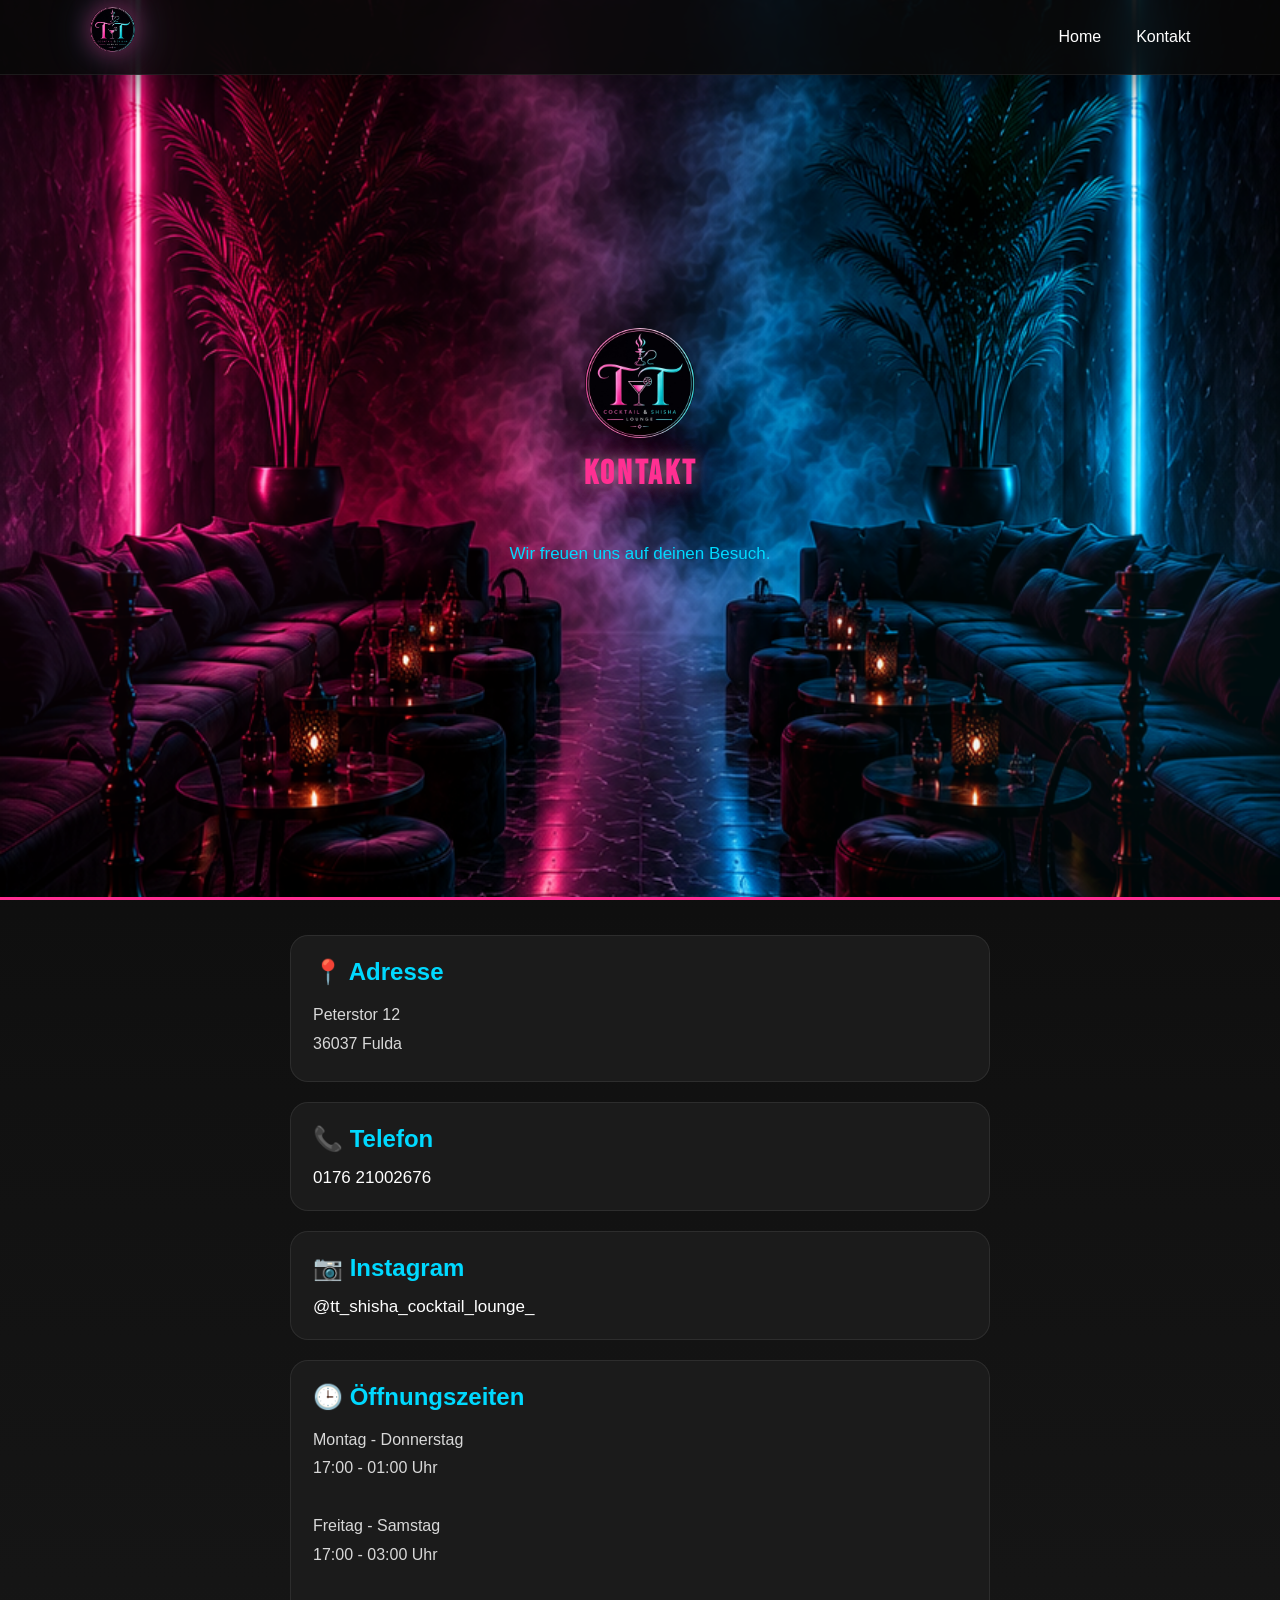
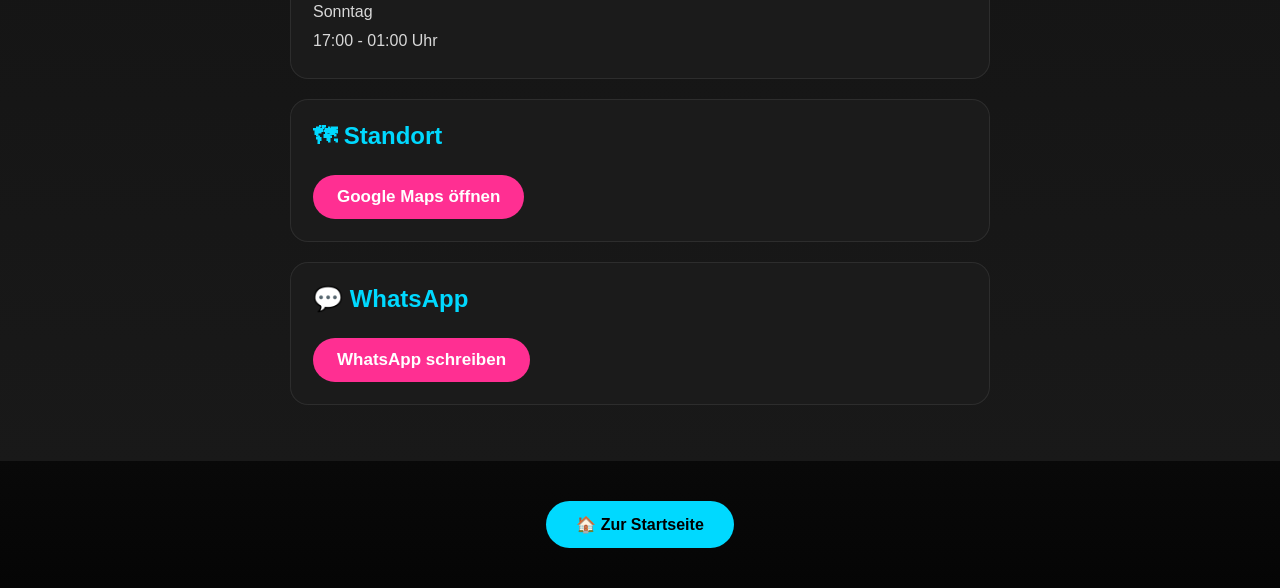
==== commit f3ee2843: "Fehler beheben" ====
--- a/contact.html
+++ b/contact.html
@@ -11,11 +11,25 @@
 
     <title>Kontakt | TT Cocktail & Shisha Lounge</title>
 
+    <link rel="stylesheet" href="style.css">
     <link rel="stylesheet" href="contact.css">
 
 </head>
 
 <body>
+
+    <header class="navbar">
+
+    <a href="index.html" class="logo">
+        <img src="logo.jpeg" alt="TT Cocktail & Shisha Lounge">
+    </a>
+
+    <nav>
+        <a href="index.html">Home</a>
+        <a href="contact.html">Kontakt</a>
+    </nav>
+
+</header>
 
 <header class="hero">
 
@@ -156,161 +170,4 @@
 
 </body>
 
-=======
-<!DOCTYPE html>
-<html lang="de">
-
-<head>
-
-    <meta charset="UTF-8">
-
-    <meta name="viewport"
-          content="width=device-width, initial-scale=1.0">
-
-    <title>Kontakt | TT Cocktail & Shisha Lounge</title>
-
-    <link rel="stylesheet" href="contact.css">
-
-</head>
-
-<body>
-
-<header class="hero">
-
-    <img src="logo.jpeg"
-         alt="TT Logo"
-         class="logo">
-
-    <h1>Kontakt</h1>
-
-    <p>
-        Wir freuen uns auf deinen Besuch.
-    </p>
-
-</header>
-
-
-
-<section class="container">
-
-    <div class="card">
-
-        <h2>📍 Adresse</h2>
-
-        <p>
-            Peterstor 12<br>
-            36037 Fulda
-        </p>
-
-    </div>
-
-
-
-    <div class="card">
-
-        <h2>📞 Telefon</h2>
-
-        <a href="tel:+4917621002676">
-
-            0176 21002676
-
-        </a>
-
-    </div>
-
-
-
-    <div class="card">
-
-    <h2>📷 Instagram</h2>
-
-    <a href="https://www.instagram.com/tt_shisha_cocktail_lounge_/"
-       target="_blank"
-       class="social-btn">
-
-        @tt_shisha_cocktail_lounge_
-
-    </a>
-
-</div>
-
-
-
-    <div class="card">
-
-        <h2>🕒 Öffnungszeiten</h2>
-
-        <p>
-
-            Montag - Donnerstag<br>
-
-            17:00 - 01:00 Uhr
-
-            <br><br>
-
-            Freitag - Samstag<br>
-
-            17:00 - 03:00 Uhr
-
-            <br><br>
-
-            Sonntag<br>
-
-            17:00 - 01:00 Uhr
-
-        </p>
-
-    </div>
-
-
-
-    <div class="card">
-
-        <h2>🗺 Standort</h2>
-
-        <a class="button"
-
-href="https://maps.google.com/?q=Peterstor+12+36037+Fulda"
-
-target="_blank">
-
-            Google Maps öffnen
-
-        </a>
-
-    </div>
-
-
-
-    <div class="card">
-
-        <h2>💬 WhatsApp</h2>
-
-        <a class="button"
-
-href="https://wa.me/4917621002676"
-
-target="_blank">
-
-            WhatsApp schreiben
-
-        </a>
-
-    </div>
-
-</section>
-
-
-
-<footer>
-
-<a href="index.html">
-
-🏠 Zur Startseite
-
-</a>
-
-</footer>
-
-</body>
 </html>
--- a/style.css
+++ b/style.css
@@ -0,0 +1,1333 @@
+/* ===========================
+   GOOGLE FONTS
+=========================== */
+
+@import url('https://fonts.googleapis.com/css2?family=Bebas+Neue&family=Poppins:wght@300;400;500;600;700&display=swap');
+
+/* ===========================
+   ROOT COLORS
+=========================== */
+
+:root{
+
+    --bg:#080808;
+    --card:#161616;
+    --card2:#202020;
+
+    --pink:#ff2f92;
+    --cyan:#00d8ff;
+
+    --white:#ffffff;
+    --text:#cfcfcf;
+
+    --radius:22px;
+
+}
+
+/* ===========================
+   RESET
+=========================== */
+
+*{
+
+    margin:0;
+    padding:0;
+    box-sizing:border-box;
+
+}
+
+html{
+
+    scroll-behavior:smooth;
+
+}
+
+body{
+
+    font-family:Poppins,sans-serif;
+    background:var(--bg);
+    color:white;
+    overflow-x:hidden;
+
+}
+
+/* Scrollbar */
+
+::-webkit-scrollbar{
+
+    width:8px;
+
+}
+
+::-webkit-scrollbar-thumb{
+
+    background:var(--pink);
+    border-radius:20px;
+
+}
+
+/* ===========================
+   NAVBAR – ALLE SEITEN
+=========================== */
+
+.navbar {
+    position: fixed;
+    top: 0;
+    left: 0;
+
+    width: 100%;
+    height: 75px;
+
+    padding: 10px 7%;
+
+    display: flex;
+    justify-content: space-between;
+    align-items: center;
+
+    backdrop-filter: blur(25px);
+    -webkit-backdrop-filter: blur(25px);
+
+    background: rgba(8, 8, 8, 0.88);
+
+    border-bottom: 1px solid rgba(255,255,255,.08);
+
+    box-shadow: 0 10px 40px rgba(0,0,0,.45);
+
+    z-index: 9999;
+}
+
+
+/* ===========================
+   LOGO
+=========================== */
+
+.logo {
+    display: flex;
+
+    align-items: center;
+
+    text-decoration: none;
+
+    flex-shrink: 0;
+}
+
+.logo img {
+    width: 45px;
+    height: 45px;
+
+    object-fit: cover;
+
+    border-radius: 50%;
+
+    display: block;
+
+    box-shadow:
+        0 0 25px rgba(255, 47, 146, 0.45),
+        0 0 45px rgba(0, 216, 255, 0.25);
+
+    transition: 0.3s;
+}
+
+.logo:hover img {
+    transform: scale(1.08);
+}
+
+
+/* ===========================
+   LOGO TEXT
+   =========================== */
+
+.logo h2 {
+    font-size: 22px;
+}
+
+.logo p {
+    color: #bfbfbf;
+    font-size: 13px;
+}
+
+
+/* ===========================
+   NAVIGATION
+=========================== */
+
+nav {
+    display: flex;
+
+    align-items: center;
+
+    gap: 35px;
+}
+
+nav a {
+    color: white;
+
+    text-decoration: none;
+
+    font-weight: 500;
+
+    font-size: 16px;
+
+    white-space: nowrap;
+
+    transition: 0.3s;
+}
+
+nav a:hover {
+    color: var(--cyan);
+
+    text-shadow:
+        0 0 10px rgba(0, 216, 255, 0.45);
+}
+
+
+/* ===========================
+   RESERVIEREN BUTTON
+=========================== */
+
+.btn-nav {
+    background:
+        linear-gradient(
+            90deg,
+            var(--pink),
+            #ff69b4
+        );
+
+    color: white;
+
+    text-decoration: none;
+
+    padding: 14px 32px;
+
+    border-radius: 50px;
+
+    transition: 0.35s;
+
+    font-weight: 600;
+
+    white-space: nowrap;
+
+    box-shadow:
+        0 0 20px rgba(255, 47, 146, 0.4);
+}
+
+.btn-nav:hover {
+    transform: translateY(-4px);
+
+    box-shadow:
+        0 0 35px rgba(255, 47, 146, 0.7);
+}
+
+
+/* ===========================
+   TABLET
+=========================== */
+
+@media (max-width: 900px) {
+
+    .navbar {
+        padding: 12px 4%;
+    }
+
+    nav {
+        gap: 22px;
+    }
+
+    nav a {
+        font-size: 15px;
+    }
+
+    .btn-nav {
+        padding: 11px 20px;
+    }
+}
+
+
+/* ===========================
+   HANDY
+=========================== */
+
+@media (max-width: 600px) {
+
+    .navbar {
+        padding: 10px 15px;
+
+        min-height: 70px;
+    }
+
+    .logo img {
+        width: 52px;
+        height: 52px;
+    }
+
+    nav {
+        gap: 16px;
+    }
+
+    nav a {
+        font-size: 15px;
+
+        font-weight: 600;
+    }
+
+    .btn-nav {
+        display: none;
+    }
+
+}
+
+/* ===========================
+   HERO
+=========================== */
+
+.hero{
+
+    position:relative;
+
+    overflow:hidden;
+
+    padding-top:140px;
+
+    padding-bottom:80px;
+
+    min-height:100vh;
+
+    display:flex;
+
+    flex-direction:column;
+
+    justify-content:center;
+
+    align-items:center;
+
+    text-align:center;
+
+    background-image:url("hero.png");
+
+    background-size:cover;
+
+    background-position:center;
+
+    background-repeat:no-repeat;
+
+}
+
+.overlay{
+
+    display:none;
+
+}
+
+/* Licht links */
+
+.hero::before{
+
+content:"";
+
+position:absolute;
+
+width:450px;
+height:450px;
+
+left:-200px;
+top:80px;
+
+background:var(--pink);
+
+filter:blur(180px);
+
+opacity:.18;
+
+}
+
+/* Licht rechts */
+
+.hero::after{
+
+content:"";
+
+position:absolute;
+
+width:400px;
+height:400px;
+
+right:-180px;
+bottom:50px;
+
+background:var(--cyan);
+
+filter:blur(180px);
+
+opacity:.15;
+
+}
+
+.hero-content{
+
+position:relative;
+
+z-index:5;
+
+max-width:900px;
+
+text-align:center;
+
+}
+
+.hero-logo{
+
+width:185px;
+
+border-radius:50%;
+
+margin-bottom:35px;
+
+box-shadow:
+
+0 0 35px rgba(255,47,146,.45),
+
+0 0 60px rgba(0,216,255,.30);
+
+animation:float 5s ease infinite;
+
+}
+
+@keyframes float{
+
+0%{
+
+transform:translateY(0);
+
+}
+
+50%{
+
+transform:translateY(-10px);
+
+}
+
+100%{
+
+transform:translateY(0);
+
+}
+
+}
+
+.hero h1{
+
+font-family:"Bebas Neue",sans-serif;
+
+font-size:88px;
+
+letter-spacing:3px;
+
+text-shadow:
+
+0 0 15px rgba(255,255,255,.4),
+
+0 0 35px rgba(255,47,146,.5),
+
+0 0 60px rgba(255,47,146,.25);
+
+}
+
+.hero h2{
+
+margin-top:10px;
+
+font-size:32px;
+
+font-weight:300;
+
+color:var(--cyan);
+
+}
+
+.hero p{
+
+margin-top:35px;
+
+font-size:20px;
+
+line-height:1.8;
+
+color:var(--text);
+
+max-width:700px;
+
+margin-left:auto;
+margin-right:auto;
+
+}
+
+/* ===========================
+   HERO BUTTONS
+=========================== */
+
+.hero-buttons{
+
+margin-top:50px;
+
+display:flex;
+
+justify-content:center;
+
+gap:20px;
+
+flex-wrap:wrap;
+
+}
+
+.btn-primary{
+
+padding:16px 35px;
+width:220px;
+display:inline-flex;
+justify-content:center;
+align-items:center;
+
+background:linear-gradient(90deg,var(--pink),#ff69b4);
+
+color:white;
+
+text-decoration:none;
+
+border-radius:70px;
+
+font-weight:600;
+
+transition:.35s;
+
+box-shadow:0 0 25px rgba(255,47,146,.4);
+
+}
+
+.btn-primary:hover{
+
+    transform:translateY(-6px) scale(1.05);
+
+    box-shadow:
+
+    0 0 25px #ff2f92,
+
+    0 0 60px rgba(255,47,146,.8);
+
+}
+
+.btn-secondary{
+
+    background:#00d9ff;
+
+    color:black;
+
+    border:none;
+
+    padding:15px 30px;
+
+    border-radius:40px;
+
+    font-size:18px;
+
+    font-weight:bold;
+
+    text-decoration:none;
+
+}
+
+.btn-secondary:hover{
+
+background:var(--cyan);
+
+color:black;
+
+transform:translateY(-6px) scale(1.05);
+
+box-shadow:
+
+0 0 25px #00d8ff,
+
+0 0 60px rgba(0,216,255,.7);
+
+}
+
+/* ===========================
+   HERO FEATURES
+=========================== */
+
+.hero-features{
+
+margin-top:70px;
+
+display:flex;
+justify-content:center;
+align-items:center;
+gap:50px;
+
+flex-wrap:wrap;
+
+}
+
+.hero-features div{
+
+display:flex;
+align-items:center;
+gap:10px;
+
+padding:15px 25px;
+
+background:rgba(255,255,255,.04);
+
+border:1px solid rgba(255,255,255,.05);
+
+backdrop-filter:blur(15px);
+
+border-radius:18px;
+
+transition:.35s;
+
+}
+
+.hero-features div:hover{
+
+transform:translateY(-8px);
+
+box-shadow:
+
+0 0 20px rgba(255,47,146,.35);
+
+}
+
+.hero-features span{
+
+font-size:16px;
+font-weight:500;
+
+}
+
+
+/* ===========================
+   OPENING HOURS
+=========================== */
+
+.opening{
+
+padding:110px 8%;
+
+background:#0f0f0f;
+
+}
+
+.opening h2{
+
+font-family:"Bebas Neue",sans-serif;
+
+font-size:60px;
+
+text-align:center;
+
+margin-bottom:60px;
+
+letter-spacing:2px;
+
+}
+
+.cards{
+
+display:grid;
+
+grid-template-columns:repeat(auto-fit,minmax(260px,1fr));
+
+gap:30px;
+
+}
+
+.card{
+
+background:rgba(255,255,255,.03);
+
+padding:35px;
+
+border-radius:22px;
+
+border:1px solid rgba(255,255,255,.05);
+
+transition:.4s;
+
+backdrop-filter:blur(20px);
+
+}
+
+.card:hover{
+
+transform:
+
+translateY(-10px)
+
+scale(1.03);
+
+box-shadow:
+
+0 0 35px rgba(0,216,255,.25),
+
+0 0 70px rgba(255,47,146,.15);
+
+}
+
+.card h3{
+
+margin-bottom:18px;
+
+color:var(--cyan);
+
+font-size:24px;
+
+}
+
+.card p{
+
+font-size:18px;
+
+color:#d7d7d7;
+
+line-height:1.8;
+
+}
+
+
+/* ===========================
+   ABOUT
+=========================== */
+
+.about{
+
+padding:110px 8%;
+
+max-width:1200px;
+
+margin:auto;
+
+text-align:center;
+
+}
+
+.about h2{
+
+font-family:"Bebas Neue",sans-serif;
+
+font-size:62px;
+
+margin-bottom:35px;
+
+letter-spacing:2px;
+
+}
+
+.about p{
+
+max-width:900px;
+
+margin:auto;
+
+font-size:19px;
+
+line-height:2;
+
+color:#cfcfcf;
+
+}
+
+
+/* ===========================
+   STATS
+=========================== */
+
+.stats{
+
+padding:70px 8% 120px;
+
+display:grid;
+
+grid-template-columns:repeat(auto-fit,minmax(220px,1fr));
+
+gap:30px;
+
+}
+
+.stat{
+
+background:linear-gradient(180deg,#151515,#101010);
+
+padding:40px;
+
+border-radius:22px;
+
+text-align:center;
+
+border:1px solid rgba(255,255,255,.05);
+
+transition:.35s;
+
+}
+
+.stat:hover{
+
+transform:translateY(-10px);
+
+box-shadow:
+
+0 0 30px rgba(255,47,146,.25);
+
+}
+
+.stat h2{
+
+font-size:55px;
+
+color:var(--pink);
+
+margin-bottom:15px;
+
+}
+
+.stat p{
+
+font-size:18px;
+
+color:#d7d7d7;
+
+}
+
+
+/* ===========================
+   CTA
+=========================== */
+
+.cta{
+
+padding:120px 8%;
+
+text-align:center;
+
+background:
+
+linear-gradient(90deg,
+
+rgba(255,47,146,.15),
+
+rgba(0,216,255,.15)
+
+);
+
+}
+
+.cta h2{
+
+font-family:"Bebas Neue",sans-serif;
+
+font-size:70px;
+
+margin-bottom:20px;
+
+}
+
+.cta p{
+
+font-size:20px;
+
+color:#d7d7d7;
+
+margin-bottom:40px;
+
+}
+
+
+/* ===========================
+   FOOTER
+=========================== */
+
+footer{
+
+background:
+
+linear-gradient(
+
+180deg,
+
+#090909,
+
+#050505
+
+);
+
+padding:70px 8%;
+
+text-align:center;
+
+border-top:1px solid rgba(255,255,255,.08);
+
+}
+
+footer h3{
+
+font-size:30px;
+
+margin-bottom:15px;
+
+}
+
+footer p{
+
+color:#9f9f9f;
+
+margin-top:10px;
+
+}
+
+/* ==========================================
+   MOBILE MENU (für später)
+========================================== */
+
+.menu-toggle{
+    display:none;
+    font-size:32px;
+    color:var(--white);
+    cursor:pointer;
+}
+
+/* ==========================================
+   SMOOTH ANIMATIONEN
+========================================== */
+
+section{
+    animation:fadeUp .9s ease;
+}
+
+@keyframes fadeUp{
+
+    from{
+        opacity:0;
+        transform:translateY(50px);
+    }
+
+    to{
+        opacity:1;
+        transform:translateY(0);
+    }
+
+}
+
+/* ==========================================
+   HOVER ANIMATIONEN
+========================================== */
+
+.logo img,
+.card,
+.stat,
+.btn-primary,
+.btn-secondary,
+.btn-nav{
+
+    transition:.35s;
+
+}
+
+.logo img:hover{
+
+    transform:scale(1.08);
+
+}
+
+.card:hover{
+
+    border:1px solid rgba(0,216,255,.35);
+
+}
+
+.stat:hover{
+
+    border:1px solid rgba(255,47,146,.35);
+
+}
+
+/* ==========================================
+   SELECTION
+========================================== */
+
+::selection{
+
+background:var(--pink);
+color:white;
+
+}
+
+/* ==========================================
+   BACK TO TOP BUTTON
+========================================== */
+
+#topBtn{
+
+position:fixed;
+
+right:25px;
+bottom:25px;
+
+width:55px;
+height:55px;
+
+border-radius:50%;
+
+background:linear-gradient(90deg,var(--pink),#ff5eb3);
+
+display:flex;
+justify-content:center;
+align-items:center;
+
+color:white;
+
+font-size:22px;
+
+cursor:pointer;
+
+box-shadow:0 0 25px rgba(255,47,146,.45);
+
+display:none;
+
+z-index:999;
+
+transition:.35s;
+
+}
+
+#topBtn:hover{
+
+transform:translateY(-6px);
+
+}
+
+/* ==========================================
+   RESPONSIVE
+========================================== */
+
+/* TABLET */
+@media (max-width: 1100px) {
+
+    nav {
+        gap: 22px;
+    }
+
+    .hero h1 {
+        font-size: 70px;
+    }
+
+    .hero h2 {
+        font-size: 28px;
+    }
+}
+
+
+/* TABLET / KLEINER */
+@media (max-width: 900px) {
+
+    nav {
+        display: flex;
+        gap: 18px;
+    }
+
+    .btn-nav {
+        display: none;
+    }
+
+    .logo h2,
+    .logo p {
+        display: none;
+    }
+
+    .hero {
+        padding-top: 130px;
+    }
+
+    .hero-logo {
+        width: 150px;
+    }
+
+    .hero h1 {
+        font-size: 52px;
+    }
+
+    .hero h2 {
+        font-size: 24px;
+    }
+
+    .hero p {
+        font-size: 17px;
+    }
+
+    .hero-features {
+        flex-direction: column;
+        gap: 18px;
+    }
+
+    .hero-buttons {
+        flex-direction: column;
+        align-items: center;
+    }
+
+    .btn-primary,
+    .btn-secondary {
+        width: 260px;
+        text-align: center;
+    }
+
+    .opening h2,
+    .about h2,
+    .cta h2 {
+        font-size: 48px;
+    }
+}
+
+
+/* HANDY */
+@media (max-width: 600px) {
+
+    .navbar {
+        padding: 10px 15px;
+    }
+
+    .logo img {
+        width: 52px;
+        height: 52px;
+    }
+
+    nav {
+        gap: 16px;
+    }
+
+    nav a {
+        font-size: 16px;
+        font-weight: 600;
+    }
+
+    .hero {
+        padding: 140px 20px 70px;
+    }
+
+    .hero-logo {
+        width: 130px;
+    }
+
+    .hero h1 {
+        font-size: 40px;
+        letter-spacing: 1px;
+    }
+
+    .hero h2 {
+        font-size: 20px;
+    }
+
+    .hero p {
+        font-size: 15px;
+        line-height: 1.8;
+    }
+
+    .cards {
+        grid-template-columns: 1fr;
+    }
+
+    .stats {
+        grid-template-columns: 1fr;
+    }
+
+    .cta h2 {
+        font-size: 38px;
+    }
+
+    .cta p {
+        font-size: 17px;
+    }
+}
+
+/* ==========================================
+   FOOTER LINKS
+========================================== */
+
+footer a{
+
+color:#cfcfcf;
+
+text-decoration:none;
+
+margin:0 10px;
+
+transition:.3s;
+
+}
+
+footer a:hover{
+
+color:var(--pink);
+
+}
+
+/* ===========================
+   ABOUT
+=========================== */
+
+.about{
+
+padding:120px 8%;
+
+background:#0b0b0b;
+
+}
+
+.section-title{
+
+text-align:center;
+
+margin-bottom:70px;
+
+}
+
+.section-title h2{
+
+font-family:"Bebas Neue",sans-serif;
+
+font-size:60px;
+
+letter-spacing:2px;
+
+margin-bottom:15px;
+
+}
+
+.section-title p{
+
+color:#bfbfbf;
+
+font-size:18px;
+
+}
+
+.about-grid{
+
+display:grid;
+
+grid-template-columns:1fr 1fr;
+
+gap:60px;
+
+align-items:center;
+
+}
+
+.about-text h3{
+
+font-size:36px;
+
+margin-bottom:25px;
+
+color:var(--pink);
+
+}
+
+.about-text p{
+
+font-size:18px;
+
+line-height:1.9;
+
+color:#d2d2d2;
+
+margin-bottom:20px;
+
+}
+
+.about-cards{
+
+display:grid;
+
+grid-template-columns:repeat(2,minmax(300px,1fr));
+
+gap:30px;
+
+}
+
+.info-card{
+
+background:#151515;
+
+padding:20px;
+
+border-radius:20px;
+
+border:1px solid rgba(255,255,255,.05);
+
+transition:.35s;
+
+text-align:center;
+
+}
+
+.info-card:hover{
+
+transform:translateY(-10px);
+
+box-shadow:0 0 30px rgba(255,47,146,.25);
+
+}
+
+.info-card span{
+
+font-size:40px;
+
+display:block;
+
+margin-bottom:20px;
+
+}
+
+.info-card h4{
+
+font-size:22px;
+
+margin-bottom:15px;
+
+color:var(--cyan);
+
+}
+
+.info-card p{
+
+color:#cfcfcf;
+
+line-height:1.6;
+
+}
+
+@media(max-width:900px){
+
+.about-grid{
+
+grid-template-columns:1fr;
+
+}
+
+.about-cards{
+
+grid-template-columns:1fr;
+
+}
+
+}
+
+.about-text p{
+
+font-size:18px;
+line-height:1.9;
+text-align:left;
+
+}
+/* ==========================================
+   END
+========================================== */
--- a/contact.css
+++ b/contact.css
@@ -1,4 +1,3 @@
-<<<<<<< HEAD
 /* ==========================
    CONTACT.CSS
    TT Cocktail & Shisha Lounge
@@ -324,331 +323,4 @@
 
 }
 
-=======
-/* ==========================
-   CONTACT.CSS
-   TT Cocktail & Shisha Lounge
-========================== */
-
-*{
-    margin:0;
-    padding:0;
-    box-sizing:border-box;
-}
-
-body{
-
-    font-family:Arial, Helvetica, sans-serif;
-
-    background:linear-gradient(180deg,#050505,#111111,#1a1a1a);
-
-    color:white;
-
-}
-
-/* ==========================
-        HERO
-========================== */
-
-.hero{
-
-    text-align:center;
-
-    padding:40px 20px;
-
-    background:
-    url("hero.png");
-
-    background-size:cover;
-    background-position:center;
-
-    border-bottom:3px solid #ff2f92;
-
-}
-
-.logo{
-
-    width:110px;
-    height:110px;
-
-    object-fit:cover;
-
-    border-radius:50%;
-
-
-    margin-bottom:15px;
-
-}
-
-.hero h1{
-
-    color:#ff2f92;
-
-    font-size:34px;
-
-    margin-bottom:10px;
-
-}
-
-.hero p{
-
-    color:#00d9ff;
-
-    font-size:17px;
-
-}
-
-/* ==========================
-      ZURÜCK BUTTON
-========================== */
-
-.back-btn{
-
-    display:inline-block;
-
-    margin-bottom:25px;
-
-    padding:10px 22px;
-
-    background:#ff2f92;
-
-    color:white;
-
-    text-decoration:none;
-
-    border-radius:40px;
-
-    font-weight:bold;
-
-    transition:.3s;
-
-}
-
-.back-btn:hover{
-
-    background:#00d9ff;
-
-    color:black;
-
-}
-
-/* ==========================
-      CONTAINER
-========================== */
-
-.container{
-
-    width:92%;
-
-    max-width:700px;
-
-    margin:auto;
-
-    padding:35px 0;
-
-}
-
-/* ==========================
-      KONTAKT KARTEN
-========================== */
-
-.card{
-
-    background:#1b1b1b;
-
-    border-radius:18px;
-
-    border:1px solid rgba(255,255,255,.08);
-
-    padding:22px;
-
-    margin-bottom:20px;
-
-    transition:.3s;
-
-}
-
-.card:hover{
-
-    transform:translateY(-4px);
-
-    border-color:#ff2f92;
-
-    box-shadow:0 0 15px rgba(255,47,146,.35);
-
-}
-
-.card h2{
-
-    color:#00d9ff;
-
-    margin-bottom:15px;
-
-    font-size:24px;
-
-}
-
-.card p{
-
-    color:#d8d8d8;
-
-    line-height:1.8;
-
-    font-size:16px;
-
-}
-
-.card a{
-
-    color:white;
-
-    text-decoration:none;
-
-    font-size:17px;
-
-}
-
-.card a:hover{
-
-    color:#00d9ff;
-
-}
-
-/* ==========================
-      BUTTONS
-========================== */
-
-.button{
-
-    display:inline-block;
-
-    margin-top:10px;
-
-    padding:12px 24px;
-
-    background:#ff2f92;
-
-    color:white;
-
-    border-radius:35px;
-
-    text-decoration:none;
-
-    font-weight:bold;
-
-    transition:.3s;
-
-}
-
-.button:hover{
-
-    background:#00d9ff;
-
-    color:black;
-
-}
-
-/* ==========================
-        FOOTER
-========================== */
-
-footer{
-
-    text-align:center;
-
-    padding:40px 20px;
-
-}
-
-footer a{
-
-    display:inline-block;
-
-    background:#00d9ff;
-
-    color:black;
-
-    text-decoration:none;
-
-    padding:14px 30px;
-
-    border-radius:35px;
-
-    font-weight:bold;
-
-    transition:.3s;
-
-}
-
-footer a:hover{
-
-    background:#ff2f92;
-
-    color:white;
-
-}
-
-/* ==========================
-      HANDY
-========================== */
-
-@media(max-width:600px){
-
-.hero{
-
-    padding:30px 15px;
-
-}
-
-.logo{
-
-    width:85px;
-
-}
-
-.hero h1{
-
-    font-size:28px;
-
-}
-
-.hero p{
-
-    font-size:15px;
-
-}
-
-.card{
-
-    padding:18px;
-
-}
-
-.card h2{
-
-    font-size:21px;
-
-}
-
-.card p{
-
-    font-size:15px;
-
-}
-
-.button{
-
-    width:100%;
-
-    text-align:center;
-
-}
-
-footer a{
-
-    width:100%;
-
-}
-
->>>>>>> 8d46dd2c5fe6bf2ea258dd50ff85d6b7ee5dffe0
 }
